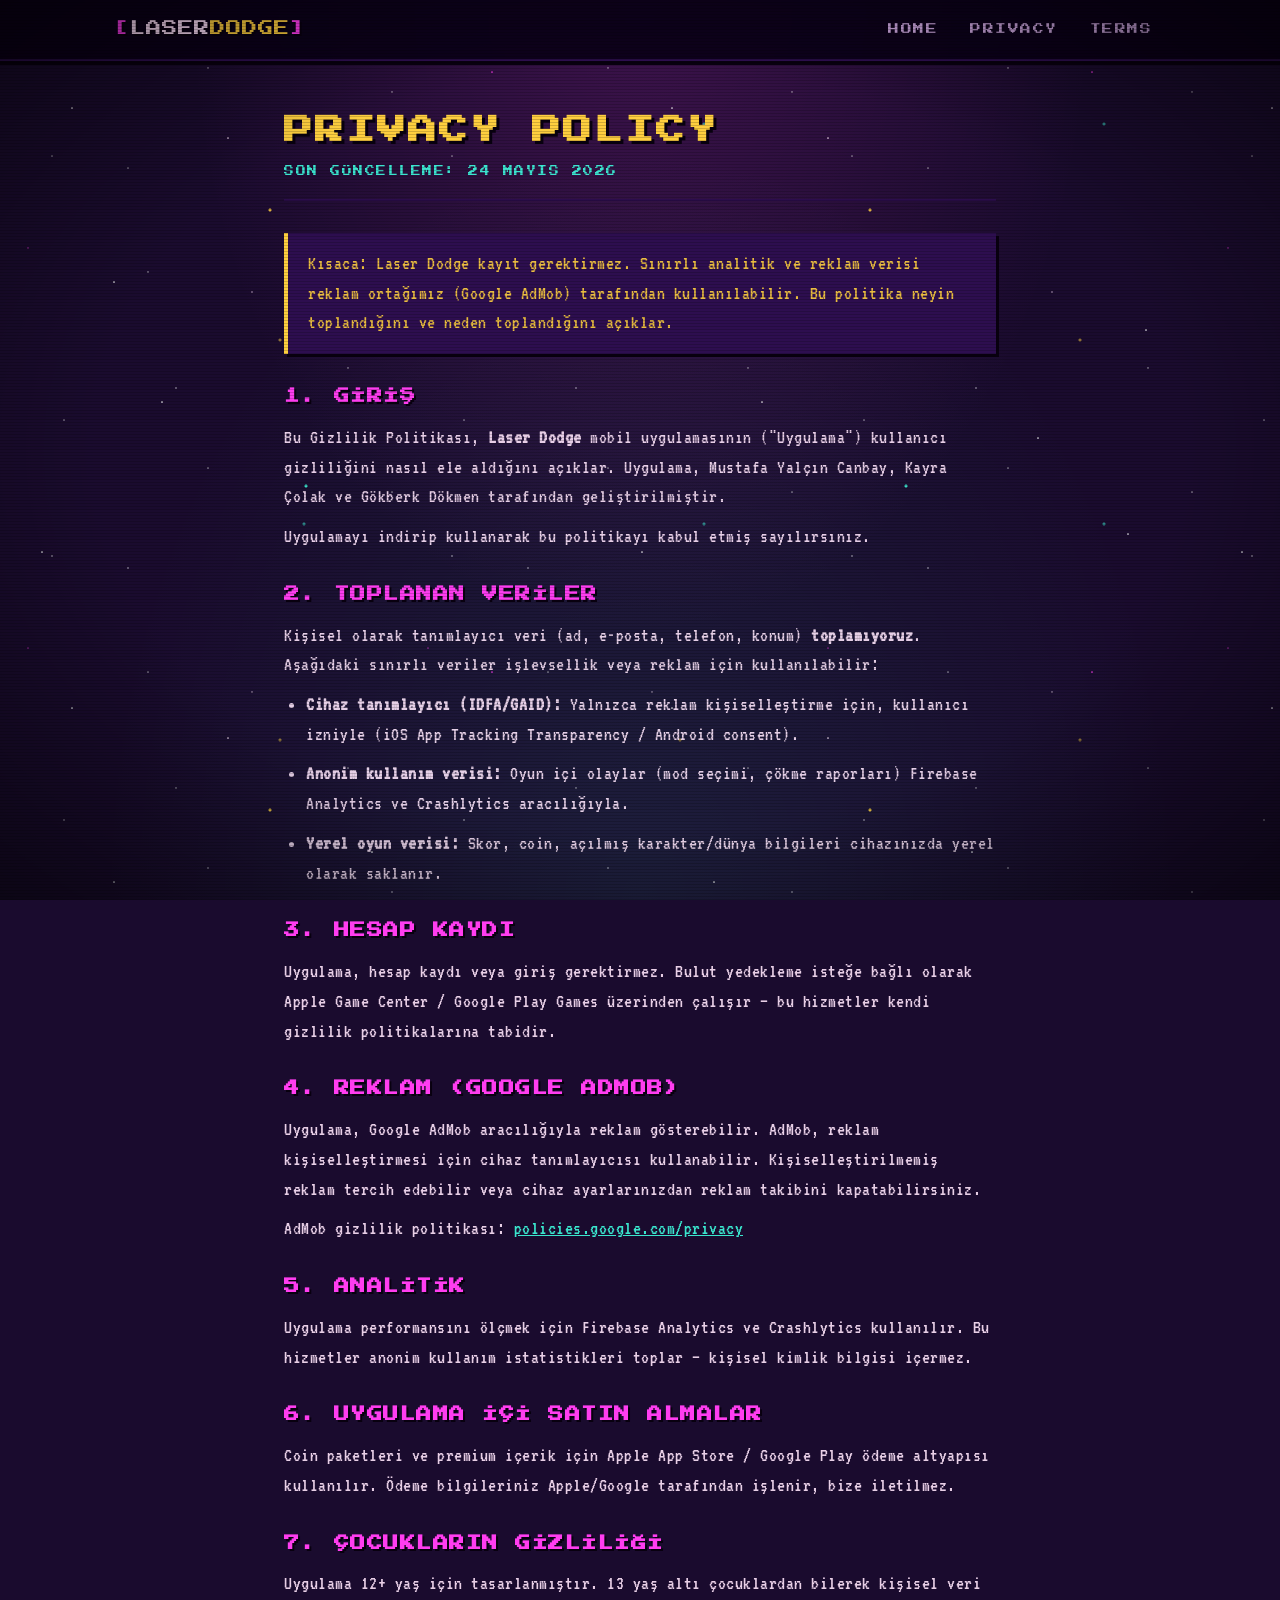
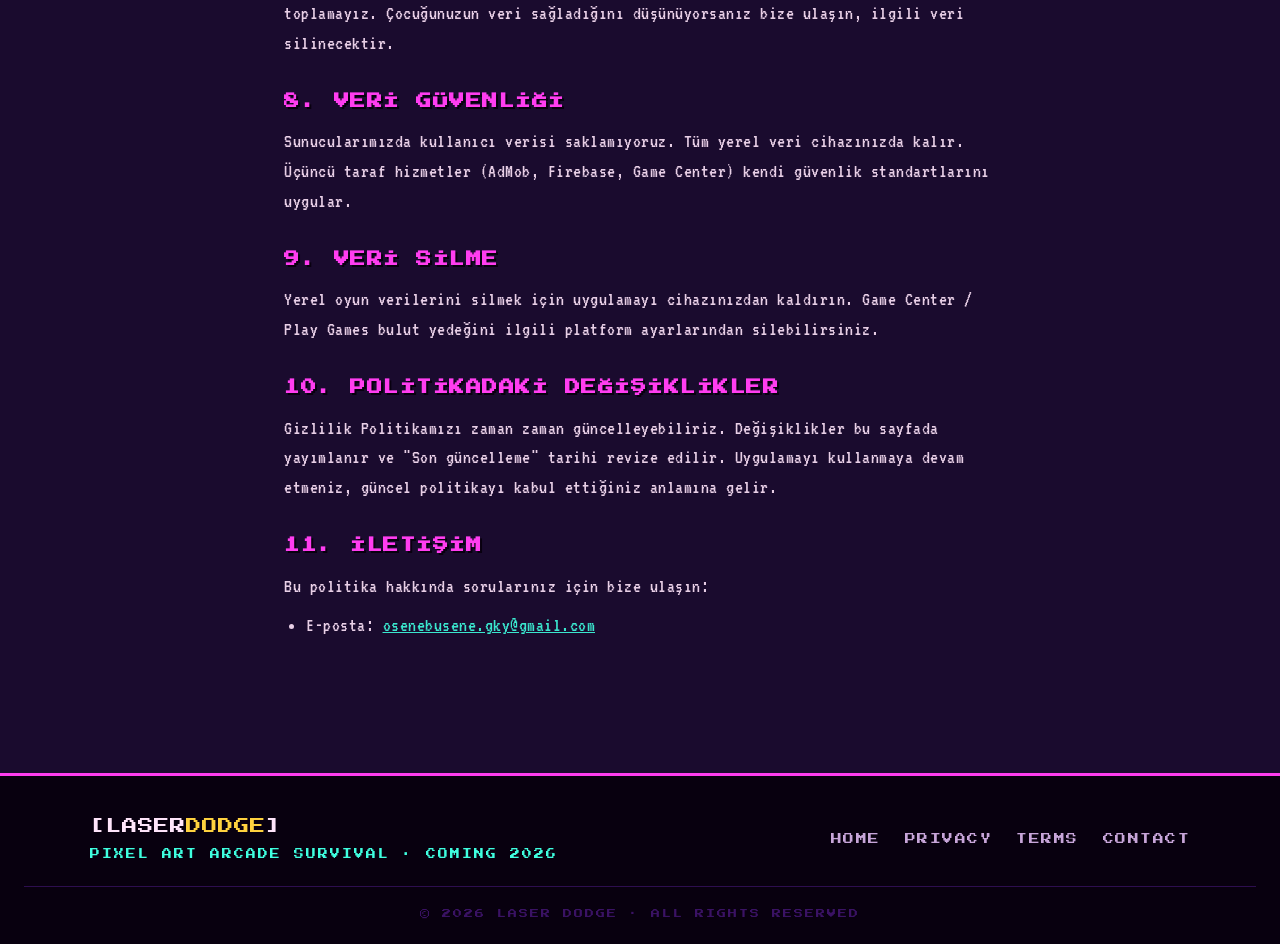
==== privacy-policy.html @ b2509f6f "Initial Laser Dodge landing site with pixel-art arcade theme Bubblegum palette, CRT scanlines, Press" ====
<!DOCTYPE html>
<html lang="tr">
<head>
  <meta charset="UTF-8" />
  <meta name="viewport" content="width=device-width, initial-scale=1.0" />
  <title>Privacy Policy — Laser Dodge</title>
  <meta name="description" content="Laser Dodge mobil uygulamasının gizlilik politikası." />
  <link rel="preconnect" href="https://fonts.googleapis.com">
  <link rel="preconnect" href="https://fonts.gstatic.com" crossorigin>
  <link href="https://fonts.googleapis.com/css2?family=Press+Start+2P&family=VT323&display=swap" rel="stylesheet">
  <link rel="stylesheet" href="style.css" />
</head>
<body>

<div class="stars-bg"></div>
<div class="crt-overlay"></div>

<header>
  <nav>
    <a class="logo" href="index.html">
      <span class="bracket">[</span>LASER<span class="logo-accent">DODGE</span><span class="bracket">]</span>
    </a>
    <ul class="nav-links">
      <li><a href="index.html">HOME</a></li>
      <li><a href="privacy-policy.html">PRIVACY</a></li>
      <li><a href="terms-of-service.html">TERMS</a></li>
    </ul>
  </nav>
</header>

<main class="legal">
  <h1>PRIVACY POLICY</h1>
  <p class="last-updated">SON GÜNCELLEME: 24 MAYIS 2026</p>

  <div class="highlight-box">
    <p>Kısaca: Laser Dodge kayıt gerektirmez. Sınırlı analitik ve reklam verisi reklam ortağımız (Google AdMob) tarafından kullanılabilir. Bu politika neyin toplandığını ve neden toplandığını açıklar.</p>
  </div>

  <h2>1. GİRİŞ</h2>
  <p>
    Bu Gizlilik Politikası, <strong>Laser Dodge</strong> mobil uygulamasının ("Uygulama") kullanıcı gizliliğini nasıl ele aldığını açıklar. Uygulama, Mustafa Yalçın Canbay, Kayra Çolak ve Gökberk Dökmen tarafından geliştirilmiştir.
  </p>
  <p>
    Uygulamayı indirip kullanarak bu politikayı kabul etmiş sayılırsınız.
  </p>

  <h2>2. TOPLANAN VERİLER</h2>
  <p>
    Kişisel olarak tanımlayıcı veri (ad, e-posta, telefon, konum) <strong>toplamıyoruz</strong>. Aşağıdaki sınırlı veriler işlevsellik veya reklam için kullanılabilir:
  </p>
  <ul>
    <li><strong>Cihaz tanımlayıcı (IDFA/GAID):</strong> Yalnızca reklam kişiselleştirme için, kullanıcı izniyle (iOS App Tracking Transparency / Android consent).</li>
    <li><strong>Anonim kullanım verisi:</strong> Oyun içi olaylar (mod seçimi, çökme raporları) Firebase Analytics ve Crashlytics aracılığıyla.</li>
    <li><strong>Yerel oyun verisi:</strong> Skor, coin, açılmış karakter/dünya bilgileri cihazınızda yerel olarak saklanır.</li>
  </ul>

  <h2>3. HESAP KAYDI</h2>
  <p>
    Uygulama, hesap kaydı veya giriş gerektirmez. Bulut yedekleme isteğe bağlı olarak Apple Game Center / Google Play Games üzerinden çalışır — bu hizmetler kendi gizlilik politikalarına tabidir.
  </p>

  <h2>4. REKLAM (GOOGLE ADMOB)</h2>
  <p>
    Uygulama, Google AdMob aracılığıyla reklam gösterebilir. AdMob, reklam kişiselleştirmesi için cihaz tanımlayıcısı kullanabilir. Kişiselleştirilmemiş reklam tercih edebilir veya cihaz ayarlarınızdan reklam takibini kapatabilirsiniz.
  </p>
  <p>
    AdMob gizlilik politikası: <a href="https://policies.google.com/privacy" target="_blank" rel="noopener noreferrer">policies.google.com/privacy</a>
  </p>

  <h2>5. ANALİTİK</h2>
  <p>
    Uygulama performansını ölçmek için Firebase Analytics ve Crashlytics kullanılır. Bu hizmetler anonim kullanım istatistikleri toplar — kişisel kimlik bilgisi içermez.
  </p>

  <h2>6. UYGULAMA İÇİ SATIN ALMALAR</h2>
  <p>
    Coin paketleri ve premium içerik için Apple App Store / Google Play ödeme altyapısı kullanılır. Ödeme bilgileriniz Apple/Google tarafından işlenir, bize iletilmez.
  </p>

  <h2>7. ÇOCUKLARIN GİZLİLİĞİ</h2>
  <p>
    Uygulama 12+ yaş için tasarlanmıştır. 13 yaş altı çocuklardan bilerek kişisel veri toplamayız. Çocuğunuzun veri sağladığını düşünüyorsanız bize ulaşın, ilgili veri silinecektir.
  </p>

  <h2>8. VERİ GÜVENLİĞİ</h2>
  <p>
    Sunucularımızda kullanıcı verisi saklamıyoruz. Tüm yerel veri cihazınızda kalır. Üçüncü taraf hizmetler (AdMob, Firebase, Game Center) kendi güvenlik standartlarını uygular.
  </p>

  <h2>9. VERİ SİLME</h2>
  <p>
    Yerel oyun verilerini silmek için uygulamayı cihazınızdan kaldırın. Game Center / Play Games bulut yedeğini ilgili platform ayarlarından silebilirsiniz.
  </p>

  <h2>10. POLİTİKADAKİ DEĞİŞİKLİKLER</h2>
  <p>
    Gizlilik Politikamızı zaman zaman güncelleyebiliriz. Değişiklikler bu sayfada yayımlanır ve "Son güncelleme" tarihi revize edilir. Uygulamayı kullanmaya devam etmeniz, güncel politikayı kabul ettiğiniz anlamına gelir.
  </p>

  <h2>11. İLETİŞİM</h2>
  <p>
    Bu politika hakkında sorularınız için bize ulaşın:
  </p>
  <ul>
    <li>E-posta: <a href="mailto:osenebusene.gky@gmail.com">osenebusene.gky@gmail.com</a></li>
  </ul>
</main>

<footer>
  <div class="footer-grid">
    <div class="footer-brand">
      <div class="footer-logo">[LASER<span>DODGE</span>]</div>
      <p>PIXEL ART ARCADE SURVIVAL · COMING 2026</p>
    </div>
    <div class="footer-links">
      <a href="index.html">HOME</a>
      <a href="privacy-policy.html">PRIVACY</a>
      <a href="terms-of-service.html">TERMS</a>
      <a href="mailto:osenebusene.gky@gmail.com">CONTACT</a>
    </div>
  </div>
  <div class="footer-bottom">© 2026 LASER DODGE · ALL RIGHTS RESERVED</div>
</footer>

</body>
</html>
---- style.css ----
/* ==========================================================================
   LASER DODGE — Landing Page Stylesheet
   Pixel-art arcade theme · Bubblegum palette
   ========================================================================== */

* {
  margin: 0;
  padding: 0;
  box-sizing: border-box;
}

:root {
  /* Bubblegum palette (Cosmos theme) */
  --bg: #1a0b2e;
  --bg2: #2d0e4f;
  --bg3: #3a1264;
  --ink: #ffe5fb;
  --ink-muted: #c7a5d9;
  --accent: #ff3df0;   /* hot pink */
  --accent2: #3fffe0;  /* cyan */
  --warn: #ffd23f;     /* yellow */
  --danger: #ff4d6d;   /* red */
  --shadow: #08000f;
  --shadow2: #150420;

  /* Fonts */
  --font-pixel: 'Press Start 2P', monospace;
  --font-mono: 'VT323', monospace;
}

html, body {
  background: var(--bg);
  color: var(--ink);
  font-family: var(--font-mono);
  font-size: 18px;
  line-height: 1.5;
  overflow-x: hidden;
  -webkit-font-smoothing: antialiased;
}

img, svg {
  image-rendering: pixelated;
  image-rendering: -moz-crisp-edges;
  shape-rendering: crispEdges;
}

a { color: inherit; text-decoration: none; }

/* ==========================================================================
   BACKGROUNDS & OVERLAYS
   ========================================================================== */

.stars-bg {
  position: fixed;
  inset: 0;
  z-index: 0;
  pointer-events: none;
  background:
    radial-gradient(ellipse at top, rgba(255, 61, 240, 0.15) 0%, transparent 50%),
    radial-gradient(ellipse at bottom, rgba(63, 255, 224, 0.08) 0%, transparent 60%),
    var(--bg);
}

.stars-bg::before,
.stars-bg::after {
  content: '';
  position: absolute;
  inset: 0;
  background-image:
    radial-gradient(1px 1px at 12% 18%, #fff 50%, transparent 100%),
    radial-gradient(1px 1px at 27% 67%, #fff 50%, transparent 100%),
    radial-gradient(1px 1px at 38% 23%, #ffe5fb 50%, transparent 100%),
    radial-gradient(2px 2px at 51% 81%, #3fffe0 50%, transparent 100%),
    radial-gradient(1px 1px at 62% 42%, #fff 50%, transparent 100%),
    radial-gradient(1px 1px at 73% 73%, #fff 50%, transparent 100%),
    radial-gradient(1px 1px at 82% 12%, #ff3df0 50%, transparent 100%),
    radial-gradient(1px 1px at 91% 55%, #fff 50%, transparent 100%),
    radial-gradient(1px 1px at 7% 92%, #fff 50%, transparent 100%),
    radial-gradient(2px 2px at 45% 35%, #ffd23f 50%, transparent 100%),
    radial-gradient(1px 1px at 19% 47%, #fff 50%, transparent 100%),
    radial-gradient(1px 1px at 88% 89%, #fff 50%, transparent 100%);
  background-size: 600px 600px;
  background-repeat: repeat;
  opacity: 0.85;
}

.stars-bg::after {
  background-size: 400px 400px;
  background-position: 100px 200px;
  opacity: 0.5;
  animation: stars-drift 60s linear infinite;
}

@keyframes stars-drift {
  from { background-position: 0 0; }
  to { background-position: 400px 400px; }
}

.crt-overlay {
  position: fixed;
  inset: 0;
  z-index: 999;
  pointer-events: none;
  background:
    repeating-linear-gradient(
      to bottom,
      transparent 0,
      transparent 2px,
      rgba(0, 0, 0, 0.18) 2px,
      rgba(0, 0, 0, 0.18) 3px
    ),
    radial-gradient(ellipse at center, transparent 60%, rgba(0, 0, 0, 0.55) 100%);
  mix-blend-mode: multiply;
}

.crt-overlay::after {
  content: '';
  position: absolute;
  inset: 0;
  background: linear-gradient(
    rgba(255, 61, 240, 0.02),
    rgba(63, 255, 224, 0.02)
  );
  mix-blend-mode: screen;
  animation: crt-flicker 4s steps(2) infinite;
}

@keyframes crt-flicker {
  0%, 100% { opacity: 1; }
  50% { opacity: 0.92; }
}

/* ==========================================================================
   HEADER / NAV
   ========================================================================== */

header {
  position: sticky;
  top: 0;
  z-index: 100;
  background: rgba(10, 1, 24, 0.92);
  backdrop-filter: blur(8px);
  -webkit-backdrop-filter: blur(8px);
  border-bottom: 2px solid var(--bg2);
  box-shadow: 0 4px 0 var(--shadow);
}

nav {
  max-width: 1100px;
  margin: 0 auto;
  padding: 16px 24px;
  display: flex;
  align-items: center;
  justify-content: space-between;
  gap: 24px;
}

.logo {
  font-family: var(--font-pixel);
  font-size: 0.85rem;
  color: var(--ink);
  letter-spacing: 1px;
  white-space: nowrap;
  text-shadow: 2px 2px 0 var(--shadow);
}

.logo .bracket {
  color: var(--accent);
}

.logo .logo-accent {
  color: var(--warn);
}

.nav-links {
  display: flex;
  list-style: none;
  gap: 4px;
}

.nav-links a {
  font-family: var(--font-pixel);
  font-size: 0.6rem;
  color: var(--ink-muted);
  letter-spacing: 1.5px;
  padding: 10px 12px;
  transition: color 0.15s, background 0.15s;
  border: 2px solid transparent;
}

.nav-links a:hover {
  color: var(--warn);
  background: var(--bg2);
  border-color: var(--accent);
}

/* ==========================================================================
   HERO
   ========================================================================== */

.hero {
  position: relative;
  z-index: 2;
  text-align: center;
  padding: 80px 24px 100px;
  max-width: 900px;
  margin: 0 auto;
}

.eyebrow {
  font-family: var(--font-pixel);
  font-size: 0.62rem;
  color: var(--accent2);
  letter-spacing: 2.5px;
  margin-bottom: 28px;
  text-shadow: 2px 2px 0 var(--shadow);
  animation: pulse 2.5s ease-in-out infinite;
}

@keyframes pulse {
  0%, 100% { opacity: 1; }
  50% { opacity: 0.7; }
}

.hero-title {
  font-family: var(--font-pixel);
  font-size: clamp(2.2rem, 8vw, 4.5rem);
  line-height: 1;
  letter-spacing: 2px;
  margin-bottom: 32px;
  display: flex;
  flex-direction: column;
  gap: 12px;
  align-items: center;
}

.title-line {
  display: inline-block;
  text-shadow:
    3px 3px 0 var(--shadow),
    6px 6px 0 var(--bg2),
    9px 9px 0 var(--shadow);
}

.title-line.accent {
  color: var(--accent);
  filter: drop-shadow(0 0 16px rgba(255, 61, 240, 0.5));
}

.title-line.warn {
  color: var(--warn);
  filter: drop-shadow(0 0 16px rgba(255, 210, 63, 0.5));
}

.hero-tagline {
  font-family: var(--font-mono);
  font-size: 1.15rem;
  color: var(--ink);
  letter-spacing: 1.5px;
  text-transform: uppercase;
  margin-bottom: 48px;
  opacity: 0.9;
}

/* Creature stage */
.creature-stage {
  position: relative;
  display: flex;
  flex-direction: column;
  align-items: center;
  margin: 0 auto 56px;
  width: 140px;
  height: 160px;
}

.creature-glow {
  position: absolute;
  top: 50%;
  left: 50%;
  transform: translate(-50%, -50%);
  width: 180px;
  height: 180px;
  background: radial-gradient(circle, var(--accent) 0%, transparent 60%);
  opacity: 0.35;
  filter: blur(8px);
  animation: glow-pulse 2.4s ease-in-out infinite;
}

@keyframes glow-pulse {
  0%, 100% { opacity: 0.25; transform: translate(-50%, -50%) scale(1); }
  50% { opacity: 0.5; transform: translate(-50%, -50%) scale(1.15); }
}

.creature {
  position: relative;
  width: 130px;
  height: 130px;
  z-index: 2;
  animation: bob 1.4s ease-in-out infinite;
  filter: drop-shadow(4px 4px 0 var(--shadow));
}

@keyframes bob {
  0%, 100% { transform: translateY(0); }
  50% { transform: translateY(-8px); }
}

.creature-shadow {
  position: absolute;
  bottom: 4px;
  left: 50%;
  transform: translateX(-50%);
  width: 90px;
  height: 8px;
  background: var(--shadow);
  border-radius: 50%;
  opacity: 0.5;
  filter: blur(3px);
  animation: shadow-pulse 1.4s ease-in-out infinite;
}

@keyframes shadow-pulse {
  0%, 100% { width: 90px; opacity: 0.5; }
  50% { width: 75px; opacity: 0.7; }
}

/* Store buttons */
.store-buttons {
  display: flex;
  gap: 18px;
  justify-content: center;
  flex-wrap: wrap;
  margin-bottom: 36px;
}

.pixel-btn {
  display: inline-flex;
  align-items: center;
  gap: 12px;
  font-family: var(--font-pixel);
  font-size: 0.7rem;
  letter-spacing: 1px;
  background: var(--bg2);
  color: var(--ink);
  padding: 16px 22px;
  cursor: not-allowed;
  border: none;
  box-shadow:
    inset 0 0 0 3px var(--bg3),
    0 0 0 3px var(--bg2),
    0 0 0 6px var(--shadow),
    0 6px 0 6px var(--shadow);
  text-decoration: none;
  position: relative;
  transition: transform 0.1s;
}

.pixel-btn svg {
  width: 22px;
  height: 22px;
  flex-shrink: 0;
  color: var(--accent2);
}

.btn-text {
  display: flex;
  flex-direction: column;
  align-items: flex-start;
  gap: 4px;
}

.btn-text small {
  font-size: 0.55rem;
  color: var(--warn);
  letter-spacing: 1.5px;
}

.pixel-btn.soon {
  opacity: 0.85;
}

.pixel-btn.soon::after {
  content: '';
  position: absolute;
  top: -8px;
  right: -8px;
  width: 14px;
  height: 14px;
  background: var(--danger);
  box-shadow: 0 0 0 2px var(--shadow);
  animation: ping 1.6s ease-in-out infinite;
}

@keyframes ping {
  0%, 100% { transform: scale(1); opacity: 1; }
  50% { transform: scale(1.3); opacity: 0.6; }
}

/* Hero chips */
.hero-chips {
  display: flex;
  gap: 12px;
  justify-content: center;
  flex-wrap: wrap;
}

.chip {
  font-family: var(--font-pixel);
  font-size: 0.6rem;
  letter-spacing: 1.5px;
  padding: 10px 14px;
  color: var(--shadow);
  box-shadow: 3px 3px 0 var(--shadow);
}

.chip-warn { background: var(--warn); }
.chip-cyan { background: var(--accent2); }
.chip-pink { background: var(--accent); color: var(--ink); }

/* ==========================================================================
   SECTION COMMON
   ========================================================================== */

section {
  position: relative;
  z-index: 2;
  padding: 80px 24px;
  max-width: 1100px;
  margin: 0 auto;
}

.section-eyebrow {
  font-family: var(--font-pixel);
  font-size: 0.62rem;
  color: var(--accent2);
  letter-spacing: 2.5px;
  text-align: center;
  margin-bottom: 20px;
  text-shadow: 2px 2px 0 var(--shadow);
}

.section-title {
  font-family: var(--font-pixel);
  font-size: clamp(1.4rem, 4vw, 2.2rem);
  text-align: center;
  letter-spacing: 1.5px;
  line-height: 1.3;
  margin-bottom: 48px;
  color: var(--ink);
  text-shadow: 3px 3px 0 var(--shadow);
}

.section-title .accent { color: var(--accent); }
.section-title .warn { color: var(--warn); }
.section-title .danger { color: var(--danger); }
.section-title .cyan { color: var(--accent2); }

.section-sub {
  text-align: center;
  font-family: var(--font-mono);
  font-size: 1.1rem;
  letter-spacing: 1px;
  text-transform: uppercase;
  color: var(--ink-muted);
  margin-top: -32px;
  margin-bottom: 48px;
}

/* ==========================================================================
   RULES SECTION
   ========================================================================== */

.rules-grid {
  display: grid;
  grid-template-columns: repeat(auto-fit, minmax(260px, 1fr));
  gap: 20px;
  margin-bottom: 40px;
}

.rule-card {
  background: var(--bg2);
  padding: 28px 24px;
  position: relative;
  box-shadow:
    inset 0 0 0 2px var(--bg3),
    4px 4px 0 var(--shadow);
  border: 2px solid var(--accent);
}

.rule-num {
  font-family: var(--font-pixel);
  font-size: 0.8rem;
  color: var(--accent);
  letter-spacing: 2px;
  margin-bottom: 16px;
}

.rule-art {
  width: 100%;
  height: 80px;
  background: var(--shadow);
  margin-bottom: 16px;
  padding: 8px;
  display: flex;
  align-items: center;
  justify-content: center;
  border: 2px solid var(--bg3);
}

.rule-art svg {
  width: 100%;
  height: 100%;
}

.rule-card h3 {
  font-family: var(--font-pixel);
  font-size: 1rem;
  letter-spacing: 1.5px;
  color: var(--warn);
  margin-bottom: 10px;
  text-shadow: 2px 2px 0 var(--shadow);
}

.rule-card p {
  font-family: var(--font-mono);
  font-size: 1.05rem;
  letter-spacing: 0.5px;
  color: var(--ink);
  opacity: 0.9;
}

.pro-tip {
  display: flex;
  align-items: center;
  gap: 12px;
  justify-content: center;
  flex-wrap: wrap;
  background: var(--warn);
  color: var(--shadow);
  padding: 16px 24px;
  box-shadow: 4px 4px 0 var(--shadow);
  margin: 0 auto;
  max-width: 600px;
}

.tip-label {
  font-family: var(--font-pixel);
  font-size: 0.65rem;
  letter-spacing: 1.5px;
}

.tip-text {
  font-family: var(--font-pixel);
  font-size: 0.6rem;
  letter-spacing: 1.5px;
}

/* ==========================================================================
   MODES SECTION
   ========================================================================== */

.modes-grid {
  display: grid;
  grid-template-columns: repeat(auto-fit, minmax(280px, 1fr));
  gap: 20px;
}

.mode-card {
  background: var(--bg2);
  padding: 32px 24px;
  text-align: center;
  position: relative;
  box-shadow:
    inset 0 0 0 2px var(--bg3),
    6px 6px 0 var(--shadow);
  transition: transform 0.15s;
}

.mode-card:hover {
  transform: translate(-2px, -2px);
  box-shadow:
    inset 0 0 0 2px var(--bg3),
    8px 8px 0 var(--shadow);
}

.mode-endless { border: 3px solid var(--accent); }
.mode-time { border: 3px solid var(--accent2); }
.mode-hardcore { border: 3px solid var(--danger); }

.mode-icon {
  font-size: 3rem;
  line-height: 1;
  margin-bottom: 12px;
  filter: drop-shadow(3px 3px 0 var(--shadow));
}

.mode-endless .mode-icon { color: var(--accent); }
.mode-time .mode-icon { color: var(--accent2); }
.mode-hardcore .mode-icon { color: var(--danger); }

.mode-name {
  font-family: var(--font-pixel);
  font-size: 1.05rem;
  letter-spacing: 2px;
  color: var(--ink);
  margin-bottom: 6px;
  text-shadow: 2px 2px 0 var(--shadow);
}

.mode-sub {
  font-family: var(--font-pixel);
  font-size: 0.55rem;
  letter-spacing: 2.5px;
  color: var(--ink-muted);
  margin-bottom: 16px;
}

.mode-rule {
  font-family: var(--font-mono);
  font-size: 1.05rem;
  letter-spacing: 0.5px;
  color: var(--ink);
  opacity: 0.85;
  margin-bottom: 20px;
  min-height: 56px;
}

.mode-meta {
  display: flex;
  gap: 8px;
  justify-content: center;
  flex-wrap: wrap;
}

.meta-chip {
  font-family: var(--font-pixel);
  font-size: 0.55rem;
  letter-spacing: 1.5px;
  background: var(--bg);
  color: var(--warn);
  padding: 6px 10px;
  box-shadow: 2px 2px 0 var(--shadow);
}

.danger-chip {
  background: var(--danger);
  color: var(--ink);
}

/* ==========================================================================
   WORLDS SECTION
   ========================================================================== */

.worlds-grid {
  display: grid;
  grid-template-columns: repeat(auto-fit, minmax(180px, 1fr));
  gap: 16px;
}

.world-tile {
  background: var(--w-bg);
  padding: 22px 18px;
  text-align: center;
  border: 2px solid var(--w-a, var(--accent));
  box-shadow: 4px 4px 0 var(--shadow);
  position: relative;
  overflow: hidden;
  cursor: pointer;
  transition: transform 0.15s;
  --w-ink: var(--ink);
}

.world-tile:hover {
  transform: translate(-2px, -2px);
  box-shadow: 6px 6px 0 var(--shadow);
}

.world-tile::before {
  content: '';
  position: absolute;
  inset: 0;
  background:
    radial-gradient(circle at top right, var(--w-a) 0%, transparent 50%);
  opacity: 0.18;
  pointer-events: none;
}

.world-icon {
  font-size: 2rem;
  line-height: 1;
  margin-bottom: 12px;
  color: var(--w-a);
  filter: drop-shadow(2px 2px 0 var(--shadow));
  position: relative;
}

.world-name {
  font-family: var(--font-pixel);
  font-size: 0.7rem;
  letter-spacing: 1.5px;
  color: var(--w-ink);
  margin-bottom: 4px;
  position: relative;
  text-shadow: 2px 2px 0 var(--shadow);
}

.world-sub {
  font-family: var(--font-pixel);
  font-size: 0.5rem;
  letter-spacing: 2px;
  color: var(--w-a2, var(--accent2));
  margin-bottom: 14px;
  position: relative;
}

.world-swatch {
  display: flex;
  gap: 4px;
  justify-content: center;
  position: relative;
}

.world-swatch span {
  width: 12px;
  height: 12px;
  display: inline-block;
  box-shadow: 1px 1px 0 var(--shadow);
}

/* ==========================================================================
   CREATURES SECTION
   ========================================================================== */

.creatures-row {
  display: grid;
  grid-template-columns: repeat(auto-fit, minmax(200px, 1fr));
  gap: 20px;
}

.creature-card {
  background: var(--bg2);
  padding: 24px 20px;
  text-align: center;
  position: relative;
  box-shadow:
    inset 0 0 0 2px var(--bg3),
    4px 4px 0 var(--shadow);
}

.rarity-tag {
  position: absolute;
  top: -8px;
  left: 50%;
  transform: translateX(-50%);
  font-family: var(--font-pixel);
  font-size: 0.5rem;
  letter-spacing: 2px;
  padding: 4px 10px;
  box-shadow: 2px 2px 0 var(--shadow);
  color: var(--shadow);
  white-space: nowrap;
}

.rarity-common .rarity-tag { background: var(--ink); }
.rarity-common { border: 2px solid var(--ink-muted); }

.rarity-rare .rarity-tag { background: var(--accent2); }
.rarity-rare { border: 2px solid var(--accent2); box-shadow: inset 0 0 0 2px var(--bg3), 4px 4px 0 var(--shadow), 0 0 20px rgba(63, 255, 224, 0.25); }

.rarity-epic .rarity-tag { background: var(--accent); color: var(--ink); }
.rarity-epic { border: 2px solid var(--accent); box-shadow: inset 0 0 0 2px var(--bg3), 4px 4px 0 var(--shadow), 0 0 24px rgba(255, 61, 240, 0.3); }

.rarity-legendary .rarity-tag { background: var(--warn); }
.rarity-legendary { border: 2px solid var(--warn); box-shadow: inset 0 0 0 2px var(--bg3), 4px 4px 0 var(--shadow), 0 0 28px rgba(255, 210, 63, 0.35); }

.creature-art {
  width: 110px;
  height: 110px;
  margin: 12px auto 18px;
  background: var(--bg);
  padding: 10px;
  border: 2px solid var(--bg3);
  box-shadow: inset 0 0 0 1px var(--shadow);
}

.creature-art svg {
  width: 100%;
  height: 100%;
  filter: drop-shadow(2px 2px 0 var(--shadow));
}

.creature-name {
  font-family: var(--font-pixel);
  font-size: 0.85rem;
  letter-spacing: 1.5px;
  color: var(--ink);
  margin-bottom: 8px;
  text-shadow: 2px 2px 0 var(--shadow);
}

.creature-cost {
  font-family: var(--font-pixel);
  font-size: 0.6rem;
  letter-spacing: 1.5px;
  color: var(--warn);
}

/* ==========================================================================
   TEAM SECTION
   ========================================================================== */

.team-grid {
  display: flex;
  gap: 20px;
  justify-content: center;
  flex-wrap: wrap;
}

.team-card {
  background: var(--bg2);
  padding: 28px 32px;
  min-width: 240px;
  text-align: center;
  border: 2px solid var(--bg3);
  box-shadow: 4px 4px 0 var(--shadow);
}

.team-avatar {
  width: 64px;
  height: 64px;
  background: var(--accent);
  color: var(--shadow);
  margin: 0 auto 16px;
  display: flex;
  align-items: center;
  justify-content: center;
  font-family: var(--font-pixel);
  font-size: 1rem;
  letter-spacing: 1px;
  box-shadow:
    inset 0 0 0 2px var(--warn),
    4px 4px 0 var(--shadow);
}

.team-card h4 {
  font-family: var(--font-pixel);
  font-size: 0.65rem;
  letter-spacing: 1.5px;
  color: var(--warn);
  margin-bottom: 8px;
  text-shadow: 2px 2px 0 var(--shadow);
}

.team-card span {
  font-family: var(--font-pixel);
  font-size: 0.55rem;
  letter-spacing: 2px;
  color: var(--accent2);
}

/* ==========================================================================
   CONTACT
   ========================================================================== */

.contact {
  text-align: center;
}

.contact p {
  font-family: var(--font-mono);
  font-size: 1.15rem;
  letter-spacing: 1px;
  text-transform: uppercase;
  color: var(--ink-muted);
  margin-bottom: 28px;
}

.contact-email {
  display: inline-block;
  font-family: var(--font-pixel);
  font-size: 0.85rem;
  letter-spacing: 2px;
  color: var(--warn);
  padding: 16px 24px;
  background: var(--bg2);
  border: 2px solid var(--warn);
  box-shadow: 4px 4px 0 var(--shadow);
  text-shadow: 2px 2px 0 var(--shadow);
  transition: transform 0.15s, color 0.15s;
}

.contact-email:hover {
  transform: translate(-2px, -2px);
  color: var(--accent);
  box-shadow: 6px 6px 0 var(--shadow);
}

/* ==========================================================================
   FOOTER
   ========================================================================== */

footer {
  position: relative;
  z-index: 2;
  background: var(--shadow);
  border-top: 3px solid var(--accent);
  padding: 40px 24px 24px;
  margin-top: 40px;
}

.footer-grid {
  max-width: 1100px;
  margin: 0 auto 24px;
  display: flex;
  justify-content: space-between;
  align-items: center;
  gap: 24px;
  flex-wrap: wrap;
}

.footer-logo {
  font-family: var(--font-pixel);
  font-size: 0.85rem;
  color: var(--ink);
  letter-spacing: 1px;
  margin-bottom: 8px;
}

.footer-logo span { color: var(--warn); }

.footer-brand p {
  font-family: var(--font-pixel);
  font-size: 0.55rem;
  letter-spacing: 2px;
  color: var(--accent2);
}

.footer-links {
  display: flex;
  gap: 24px;
  flex-wrap: wrap;
}

.footer-links a {
  font-family: var(--font-pixel);
  font-size: 0.6rem;
  color: var(--ink-muted);
  letter-spacing: 1.5px;
  transition: color 0.15s;
}

.footer-links a:hover {
  color: var(--accent);
}

.footer-bottom {
  text-align: center;
  font-family: var(--font-pixel);
  font-size: 0.5rem;
  color: var(--bg3);
  letter-spacing: 2px;
  padding-top: 20px;
  border-top: 1px solid var(--bg2);
}

/* ==========================================================================
   LEGAL PAGES
   ========================================================================== */

.legal {
  position: relative;
  z-index: 2;
  max-width: 760px;
  margin: 0 auto;
  padding: 48px 24px 80px;
}

.legal h1 {
  font-family: var(--font-pixel);
  font-size: 1.6rem;
  letter-spacing: 2px;
  color: var(--warn);
  margin-bottom: 12px;
  text-shadow: 3px 3px 0 var(--shadow);
}

.legal .last-updated {
  font-family: var(--font-pixel);
  font-size: 0.55rem;
  color: var(--accent2);
  letter-spacing: 1.5px;
  margin-bottom: 32px;
  padding-bottom: 20px;
  border-bottom: 2px solid var(--bg2);
}

.legal h2 {
  font-family: var(--font-pixel);
  font-size: 0.85rem;
  letter-spacing: 1.5px;
  color: var(--accent);
  margin: 32px 0 14px;
  text-shadow: 2px 2px 0 var(--shadow);
}

.legal p, .legal li {
  font-family: var(--font-mono);
  font-size: 1.1rem;
  letter-spacing: 0.5px;
  color: var(--ink);
  opacity: 0.9;
  margin-bottom: 10px;
}

.legal ul, .legal ol {
  padding-left: 22px;
  margin-bottom: 12px;
}

.legal a {
  color: var(--accent2);
  text-decoration: underline;
}

.legal a:hover { color: var(--warn); }

.legal .highlight-box {
  background: var(--bg2);
  border-left: 4px solid var(--warn);
  padding: 16px 20px;
  margin: 20px 0;
  box-shadow: 3px 3px 0 var(--shadow);
}

.legal .highlight-box p {
  margin: 0;
  color: var(--warn);
  font-family: var(--font-mono);
  font-size: 1.1rem;
}

/* ==========================================================================
   RESPONSIVE
   ========================================================================== */

@media (max-width: 720px) {
  body { font-size: 16px; }

  nav { padding: 12px 16px; gap: 12px; }
  .nav-links { display: none; }
  .logo { font-size: 0.72rem; }

  .hero { padding: 48px 20px 64px; }
  .hero-tagline { font-size: 0.95rem; margin-bottom: 36px; }

  section { padding: 56px 20px; }
  .section-title { margin-bottom: 36px; }

  .pixel-btn { font-size: 0.62rem; padding: 14px 18px; }

  .footer-grid { flex-direction: column; text-align: center; }
  .footer-links { justify-content: center; }
}

@media (max-width: 480px) {
  .title-line { text-shadow: 2px 2px 0 var(--shadow), 4px 4px 0 var(--bg2); }
  .creature-stage { width: 110px; height: 130px; }
  .creature { width: 100px; height: 100px; }
  .store-buttons { gap: 12px; }
  .hero-chips { gap: 8px; }
  .chip { font-size: 0.5rem; padding: 8px 10px; }
}
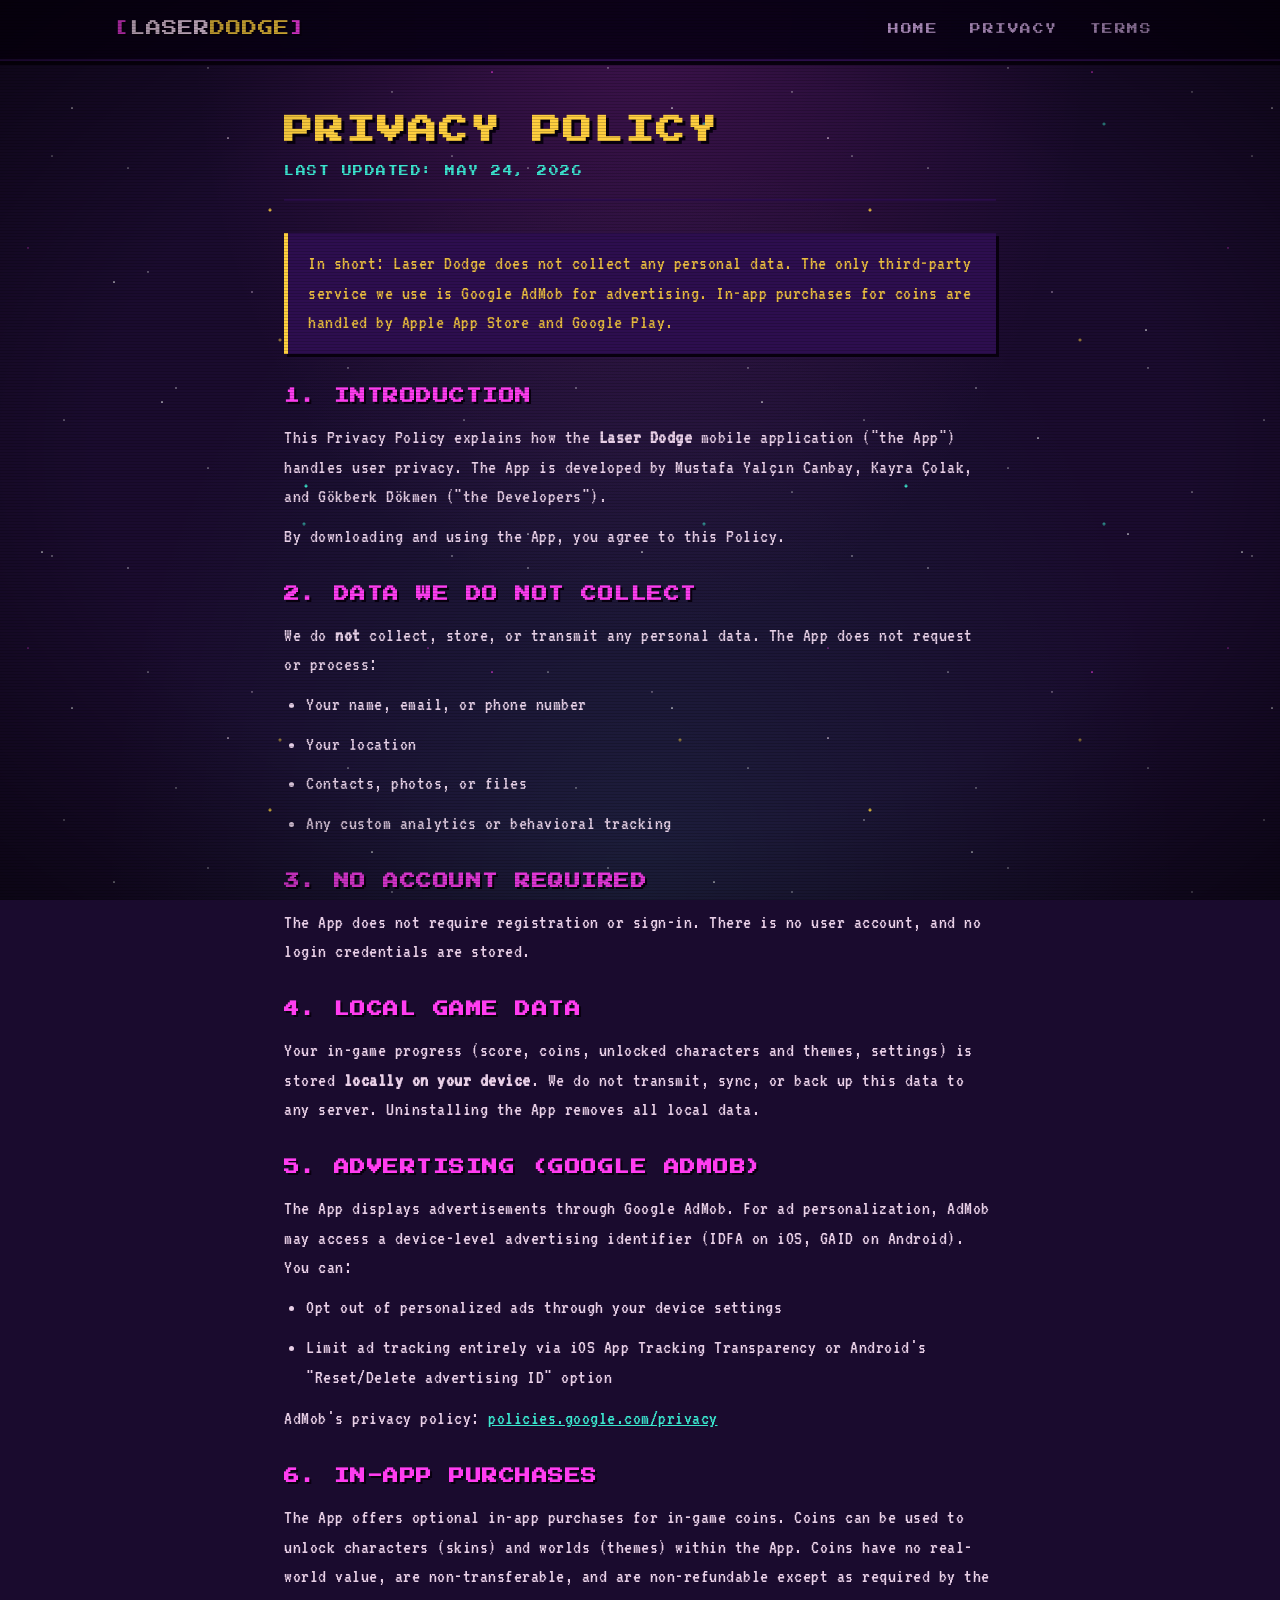
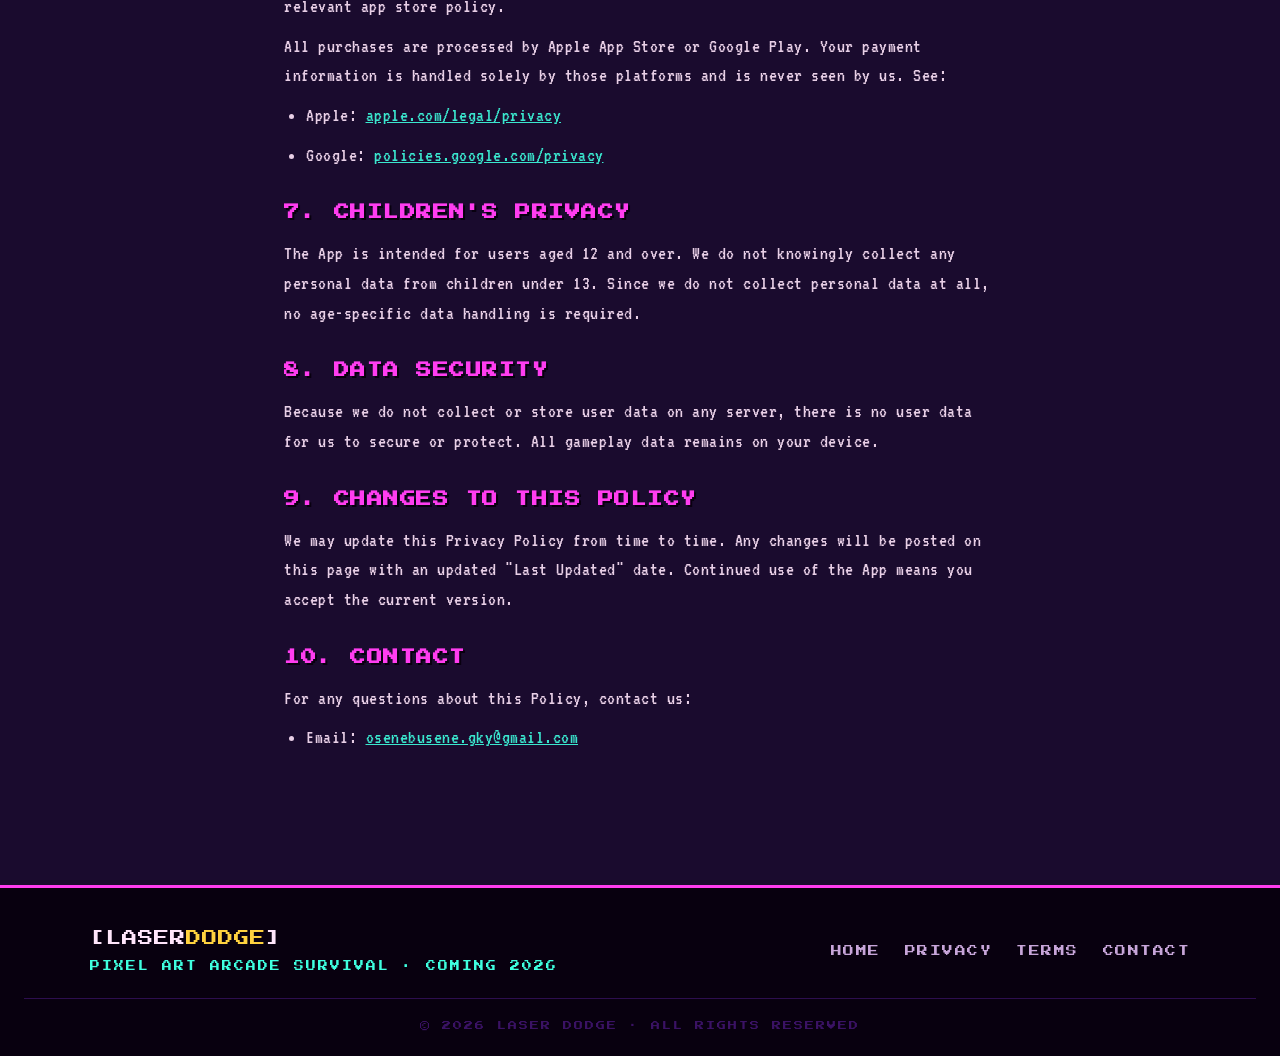
==== commit 2554eef7: "Switch site to English, remove fixed counts, simplify legal pages - All copy translated to English -" ====
--- a/privacy-policy.html
+++ b/privacy-policy.html
@@ -1,10 +1,10 @@
 <!DOCTYPE html>
-<html lang="tr">
+<html lang="en">
 <head>
   <meta charset="UTF-8" />
   <meta name="viewport" content="width=device-width, initial-scale=1.0" />
   <title>Privacy Policy — Laser Dodge</title>
-  <meta name="description" content="Laser Dodge mobil uygulamasının gizlilik politikası." />
+  <meta name="description" content="Privacy policy for the Laser Dodge mobile game." />
   <link rel="preconnect" href="https://fonts.googleapis.com">
   <link rel="preconnect" href="https://fonts.gstatic.com" crossorigin>
   <link href="https://fonts.googleapis.com/css2?family=Press+Start+2P&family=VT323&display=swap" rel="stylesheet">
@@ -30,79 +30,86 @@
 
 <main class="legal">
   <h1>PRIVACY POLICY</h1>
-  <p class="last-updated">SON GÜNCELLEME: 24 MAYIS 2026</p>
+  <p class="last-updated">LAST UPDATED: MAY 24, 2026</p>
 
   <div class="highlight-box">
-    <p>Kısaca: Laser Dodge kayıt gerektirmez. Sınırlı analitik ve reklam verisi reklam ortağımız (Google AdMob) tarafından kullanılabilir. Bu politika neyin toplandığını ve neden toplandığını açıklar.</p>
+    <p>In short: Laser Dodge does not collect any personal data. The only third-party service we use is Google AdMob for advertising. In-app purchases for coins are handled by Apple App Store and Google Play.</p>
   </div>
 
-  <h2>1. GİRİŞ</h2>
+  <h2>1. INTRODUCTION</h2>
   <p>
-    Bu Gizlilik Politikası, <strong>Laser Dodge</strong> mobil uygulamasının ("Uygulama") kullanıcı gizliliğini nasıl ele aldığını açıklar. Uygulama, Mustafa Yalçın Canbay, Kayra Çolak ve Gökberk Dökmen tarafından geliştirilmiştir.
+    This Privacy Policy explains how the <strong>Laser Dodge</strong> mobile application ("the App") handles user privacy. The App is developed by Mustafa Yalçın Canbay, Kayra Çolak, and Gökberk Dökmen ("the Developers").
   </p>
   <p>
-    Uygulamayı indirip kullanarak bu politikayı kabul etmiş sayılırsınız.
+    By downloading and using the App, you agree to this Policy.
   </p>
 
-  <h2>2. TOPLANAN VERİLER</h2>
+  <h2>2. DATA WE DO NOT COLLECT</h2>
   <p>
-    Kişisel olarak tanımlayıcı veri (ad, e-posta, telefon, konum) <strong>toplamıyoruz</strong>. Aşağıdaki sınırlı veriler işlevsellik veya reklam için kullanılabilir:
+    We do <strong>not</strong> collect, store, or transmit any personal data. The App does not request or process:
   </p>
   <ul>
-    <li><strong>Cihaz tanımlayıcı (IDFA/GAID):</strong> Yalnızca reklam kişiselleştirme için, kullanıcı izniyle (iOS App Tracking Transparency / Android consent).</li>
-    <li><strong>Anonim kullanım verisi:</strong> Oyun içi olaylar (mod seçimi, çökme raporları) Firebase Analytics ve Crashlytics aracılığıyla.</li>
-    <li><strong>Yerel oyun verisi:</strong> Skor, coin, açılmış karakter/dünya bilgileri cihazınızda yerel olarak saklanır.</li>
+    <li>Your name, email, or phone number</li>
+    <li>Your location</li>
+    <li>Contacts, photos, or files</li>
+    <li>Any custom analytics or behavioral tracking</li>
   </ul>
 
-  <h2>3. HESAP KAYDI</h2>
+  <h2>3. NO ACCOUNT REQUIRED</h2>
   <p>
-    Uygulama, hesap kaydı veya giriş gerektirmez. Bulut yedekleme isteğe bağlı olarak Apple Game Center / Google Play Games üzerinden çalışır — bu hizmetler kendi gizlilik politikalarına tabidir.
+    The App does not require registration or sign-in. There is no user account, and no login credentials are stored.
   </p>
 
-  <h2>4. REKLAM (GOOGLE ADMOB)</h2>
+  <h2>4. LOCAL GAME DATA</h2>
   <p>
-    Uygulama, Google AdMob aracılığıyla reklam gösterebilir. AdMob, reklam kişiselleştirmesi için cihaz tanımlayıcısı kullanabilir. Kişiselleştirilmemiş reklam tercih edebilir veya cihaz ayarlarınızdan reklam takibini kapatabilirsiniz.
+    Your in-game progress (score, coins, unlocked characters and themes, settings) is stored <strong>locally on your device</strong>. We do not transmit, sync, or back up this data to any server. Uninstalling the App removes all local data.
+  </p>
+
+  <h2>5. ADVERTISING (GOOGLE ADMOB)</h2>
+  <p>
+    The App displays advertisements through Google AdMob. For ad personalization, AdMob may access a device-level advertising identifier (IDFA on iOS, GAID on Android). You can:
+  </p>
+  <ul>
+    <li>Opt out of personalized ads through your device settings</li>
+    <li>Limit ad tracking entirely via iOS App Tracking Transparency or Android's "Reset/Delete advertising ID" option</li>
+  </ul>
+  <p>
+    AdMob's privacy policy: <a href="https://policies.google.com/privacy" target="_blank" rel="noopener noreferrer">policies.google.com/privacy</a>
+  </p>
+
+  <h2>6. IN-APP PURCHASES</h2>
+  <p>
+    The App offers optional in-app purchases for in-game coins. Coins can be used to unlock characters (skins) and worlds (themes) within the App. Coins have no real-world value, are non-transferable, and are non-refundable except as required by the relevant app store policy.
   </p>
   <p>
-    AdMob gizlilik politikası: <a href="https://policies.google.com/privacy" target="_blank" rel="noopener noreferrer">policies.google.com/privacy</a>
+    All purchases are processed by Apple App Store or Google Play. Your payment information is handled solely by those platforms and is never seen by us. See:
+  </p>
+  <ul>
+    <li>Apple: <a href="https://www.apple.com/legal/privacy/" target="_blank" rel="noopener noreferrer">apple.com/legal/privacy</a></li>
+    <li>Google: <a href="https://policies.google.com/privacy" target="_blank" rel="noopener noreferrer">policies.google.com/privacy</a></li>
+  </ul>
+
+  <h2>7. CHILDREN'S PRIVACY</h2>
+  <p>
+    The App is intended for users aged 12 and over. We do not knowingly collect any personal data from children under 13. Since we do not collect personal data at all, no age-specific data handling is required.
   </p>
 
-  <h2>5. ANALİTİK</h2>
+  <h2>8. DATA SECURITY</h2>
   <p>
-    Uygulama performansını ölçmek için Firebase Analytics ve Crashlytics kullanılır. Bu hizmetler anonim kullanım istatistikleri toplar — kişisel kimlik bilgisi içermez.
+    Because we do not collect or store user data on any server, there is no user data for us to secure or protect. All gameplay data remains on your device.
   </p>
 
-  <h2>6. UYGULAMA İÇİ SATIN ALMALAR</h2>
+  <h2>9. CHANGES TO THIS POLICY</h2>
   <p>
-    Coin paketleri ve premium içerik için Apple App Store / Google Play ödeme altyapısı kullanılır. Ödeme bilgileriniz Apple/Google tarafından işlenir, bize iletilmez.
+    We may update this Privacy Policy from time to time. Any changes will be posted on this page with an updated "Last Updated" date. Continued use of the App means you accept the current version.
   </p>
 
-  <h2>7. ÇOCUKLARIN GİZLİLİĞİ</h2>
+  <h2>10. CONTACT</h2>
   <p>
-    Uygulama 12+ yaş için tasarlanmıştır. 13 yaş altı çocuklardan bilerek kişisel veri toplamayız. Çocuğunuzun veri sağladığını düşünüyorsanız bize ulaşın, ilgili veri silinecektir.
-  </p>
-
-  <h2>8. VERİ GÜVENLİĞİ</h2>
-  <p>
-    Sunucularımızda kullanıcı verisi saklamıyoruz. Tüm yerel veri cihazınızda kalır. Üçüncü taraf hizmetler (AdMob, Firebase, Game Center) kendi güvenlik standartlarını uygular.
-  </p>
-
-  <h2>9. VERİ SİLME</h2>
-  <p>
-    Yerel oyun verilerini silmek için uygulamayı cihazınızdan kaldırın. Game Center / Play Games bulut yedeğini ilgili platform ayarlarından silebilirsiniz.
-  </p>
-
-  <h2>10. POLİTİKADAKİ DEĞİŞİKLİKLER</h2>
-  <p>
-    Gizlilik Politikamızı zaman zaman güncelleyebiliriz. Değişiklikler bu sayfada yayımlanır ve "Son güncelleme" tarihi revize edilir. Uygulamayı kullanmaya devam etmeniz, güncel politikayı kabul ettiğiniz anlamına gelir.
-  </p>
-
-  <h2>11. İLETİŞİM</h2>
-  <p>
-    Bu politika hakkında sorularınız için bize ulaşın:
+    For any questions about this Policy, contact us:
   </p>
   <ul>
-    <li>E-posta: <a href="mailto:osenebusene.gky@gmail.com">osenebusene.gky@gmail.com</a></li>
+    <li>Email: <a href="mailto:osenebusene.gky@gmail.com">osenebusene.gky@gmail.com</a></li>
   </ul>
 </main>
 
--- a/style.css
+++ b/style.css
@@ -727,6 +727,63 @@
   box-shadow: 1px 1px 0 var(--shadow);
 }
 
+.world-mystery {
+  background: var(--bg);
+  border: 2px dashed var(--bg3);
+  --w-a: var(--ink-muted);
+  --w-a2: var(--bg3);
+  --w-ink: var(--ink-muted);
+}
+
+.world-mystery::before {
+  background: repeating-linear-gradient(
+    45deg,
+    transparent 0,
+    transparent 6px,
+    rgba(255, 255, 255, 0.03) 6px,
+    rgba(255, 255, 255, 0.03) 12px
+  );
+  opacity: 1;
+}
+
+.world-mystery .world-icon {
+  color: var(--bg3);
+  font-family: var(--font-pixel);
+  font-size: 1.4rem;
+}
+
+.world-mystery:hover {
+  transform: none;
+  box-shadow: 4px 4px 0 var(--shadow);
+  cursor: default;
+}
+
+.creature-mystery {
+  border: 2px dashed var(--bg3);
+  box-shadow: inset 0 0 0 2px var(--bg3), 4px 4px 0 var(--shadow);
+}
+
+.creature-mystery .rarity-tag {
+  background: var(--bg3);
+  color: var(--ink-muted);
+}
+
+.creature-mystery .creature-name,
+.creature-mystery .creature-cost {
+  color: var(--ink-muted);
+}
+
+.more-coming {
+  text-align: center;
+  font-family: var(--font-pixel);
+  font-size: 0.6rem;
+  letter-spacing: 2.5px;
+  color: var(--accent2);
+  margin-top: 36px;
+  opacity: 0.7;
+  text-shadow: 2px 2px 0 var(--shadow);
+}
+
 /* ==========================================================================
    CREATURES SECTION
    ========================================================================== */
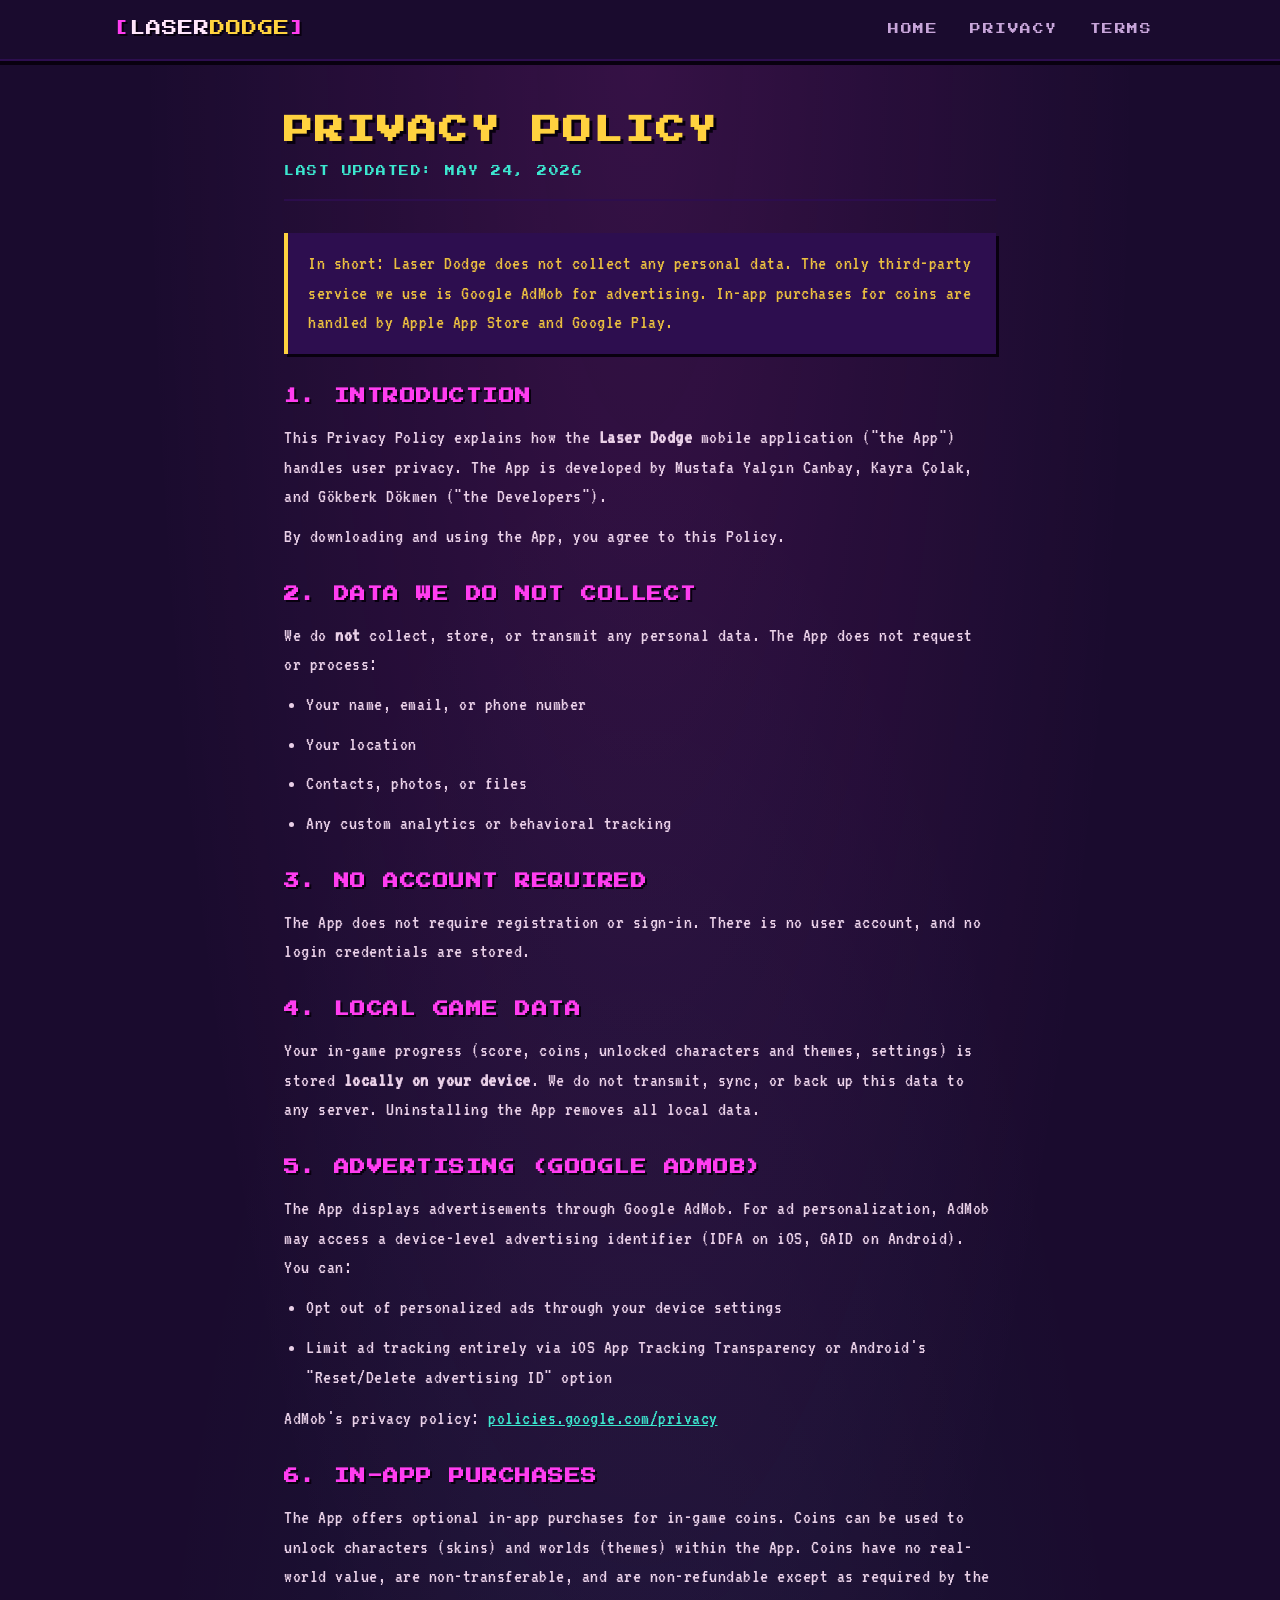
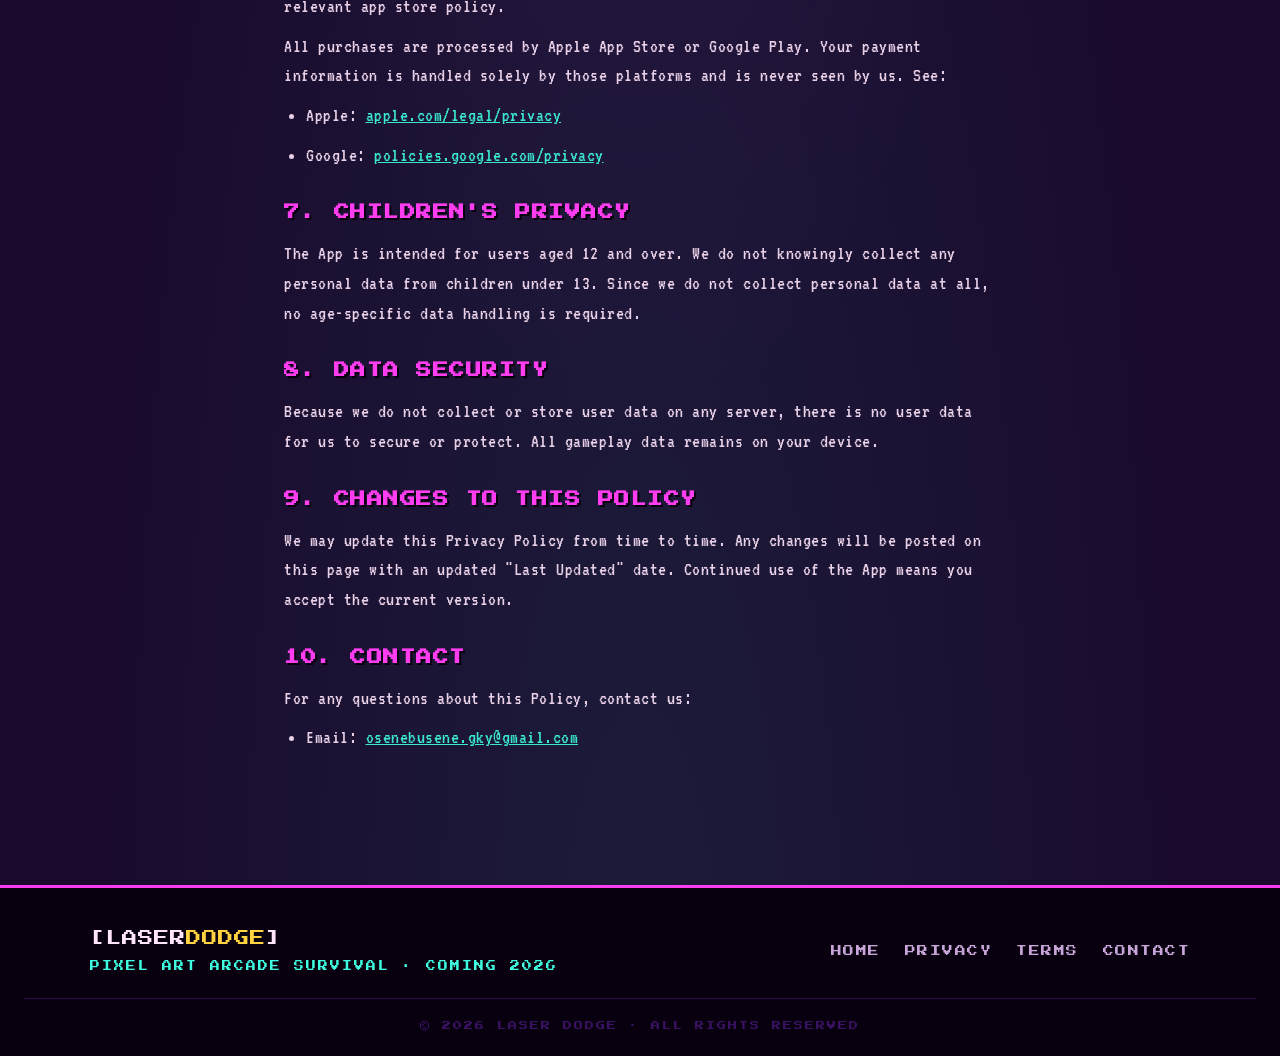
==== commit ce0790fd: "Remove animations and full-screen overlays for mobile performance Drops the bob/pulse/ping keyframe " ====
--- a/privacy-policy.html
+++ b/privacy-policy.html
@@ -11,9 +11,6 @@
   <link rel="stylesheet" href="style.css" />
 </head>
 <body>
-
-<div class="stars-bg"></div>
-<div class="crt-overlay"></div>
 
 <header>
   <nav>
--- a/style.css
+++ b/style.css
@@ -29,7 +29,10 @@
 }
 
 html, body {
-  background: var(--bg);
+  background-color: var(--bg);
+  background-image:
+    radial-gradient(ellipse at top, rgba(255, 61, 240, 0.12) 0%, transparent 55%),
+    radial-gradient(ellipse at bottom, rgba(63, 255, 224, 0.07) 0%, transparent 60%);
   color: var(--ink);
   font-family: var(--font-mono);
   font-size: 18px;
@@ -47,90 +50,6 @@
 a { color: inherit; text-decoration: none; }
 
 /* ==========================================================================
-   BACKGROUNDS & OVERLAYS
-   ========================================================================== */
-
-.stars-bg {
-  position: fixed;
-  inset: 0;
-  z-index: 0;
-  pointer-events: none;
-  background:
-    radial-gradient(ellipse at top, rgba(255, 61, 240, 0.15) 0%, transparent 50%),
-    radial-gradient(ellipse at bottom, rgba(63, 255, 224, 0.08) 0%, transparent 60%),
-    var(--bg);
-}
-
-.stars-bg::before,
-.stars-bg::after {
-  content: '';
-  position: absolute;
-  inset: 0;
-  background-image:
-    radial-gradient(1px 1px at 12% 18%, #fff 50%, transparent 100%),
-    radial-gradient(1px 1px at 27% 67%, #fff 50%, transparent 100%),
-    radial-gradient(1px 1px at 38% 23%, #ffe5fb 50%, transparent 100%),
-    radial-gradient(2px 2px at 51% 81%, #3fffe0 50%, transparent 100%),
-    radial-gradient(1px 1px at 62% 42%, #fff 50%, transparent 100%),
-    radial-gradient(1px 1px at 73% 73%, #fff 50%, transparent 100%),
-    radial-gradient(1px 1px at 82% 12%, #ff3df0 50%, transparent 100%),
-    radial-gradient(1px 1px at 91% 55%, #fff 50%, transparent 100%),
-    radial-gradient(1px 1px at 7% 92%, #fff 50%, transparent 100%),
-    radial-gradient(2px 2px at 45% 35%, #ffd23f 50%, transparent 100%),
-    radial-gradient(1px 1px at 19% 47%, #fff 50%, transparent 100%),
-    radial-gradient(1px 1px at 88% 89%, #fff 50%, transparent 100%);
-  background-size: 600px 600px;
-  background-repeat: repeat;
-  opacity: 0.85;
-}
-
-.stars-bg::after {
-  background-size: 400px 400px;
-  background-position: 100px 200px;
-  opacity: 0.5;
-  animation: stars-drift 60s linear infinite;
-}
-
-@keyframes stars-drift {
-  from { background-position: 0 0; }
-  to { background-position: 400px 400px; }
-}
-
-.crt-overlay {
-  position: fixed;
-  inset: 0;
-  z-index: 999;
-  pointer-events: none;
-  background:
-    repeating-linear-gradient(
-      to bottom,
-      transparent 0,
-      transparent 2px,
-      rgba(0, 0, 0, 0.18) 2px,
-      rgba(0, 0, 0, 0.18) 3px
-    ),
-    radial-gradient(ellipse at center, transparent 60%, rgba(0, 0, 0, 0.55) 100%);
-  mix-blend-mode: multiply;
-}
-
-.crt-overlay::after {
-  content: '';
-  position: absolute;
-  inset: 0;
-  background: linear-gradient(
-    rgba(255, 61, 240, 0.02),
-    rgba(63, 255, 224, 0.02)
-  );
-  mix-blend-mode: screen;
-  animation: crt-flicker 4s steps(2) infinite;
-}
-
-@keyframes crt-flicker {
-  0%, 100% { opacity: 1; }
-  50% { opacity: 0.92; }
-}
-
-/* ==========================================================================
    HEADER / NAV
    ========================================================================== */
 
@@ -138,9 +57,7 @@
   position: sticky;
   top: 0;
   z-index: 100;
-  background: rgba(10, 1, 24, 0.92);
-  backdrop-filter: blur(8px);
-  -webkit-backdrop-filter: blur(8px);
+  background: var(--bg);
   border-bottom: 2px solid var(--bg2);
   box-shadow: 0 4px 0 var(--shadow);
 }
@@ -214,12 +131,6 @@
   letter-spacing: 2.5px;
   margin-bottom: 28px;
   text-shadow: 2px 2px 0 var(--shadow);
-  animation: pulse 2.5s ease-in-out infinite;
-}
-
-@keyframes pulse {
-  0%, 100% { opacity: 1; }
-  50% { opacity: 0.7; }
 }
 
 .hero-title {
@@ -244,12 +155,10 @@
 
 .title-line.accent {
   color: var(--accent);
-  filter: drop-shadow(0 0 16px rgba(255, 61, 240, 0.5));
 }
 
 .title-line.warn {
   color: var(--warn);
-  filter: drop-shadow(0 0 16px rgba(255, 210, 63, 0.5));
 }
 
 .hero-tagline {
@@ -278,17 +187,10 @@
   top: 50%;
   left: 50%;
   transform: translate(-50%, -50%);
-  width: 180px;
-  height: 180px;
-  background: radial-gradient(circle, var(--accent) 0%, transparent 60%);
-  opacity: 0.35;
-  filter: blur(8px);
-  animation: glow-pulse 2.4s ease-in-out infinite;
-}
-
-@keyframes glow-pulse {
-  0%, 100% { opacity: 0.25; transform: translate(-50%, -50%) scale(1); }
-  50% { opacity: 0.5; transform: translate(-50%, -50%) scale(1.15); }
+  width: 160px;
+  height: 160px;
+  background: radial-gradient(circle, rgba(255, 61, 240, 0.35) 0%, transparent 65%);
+  pointer-events: none;
 }
 
 .creature {
@@ -296,13 +198,6 @@
   width: 130px;
   height: 130px;
   z-index: 2;
-  animation: bob 1.4s ease-in-out infinite;
-  filter: drop-shadow(4px 4px 0 var(--shadow));
-}
-
-@keyframes bob {
-  0%, 100% { transform: translateY(0); }
-  50% { transform: translateY(-8px); }
 }
 
 .creature-shadow {
@@ -310,18 +205,11 @@
   bottom: 4px;
   left: 50%;
   transform: translateX(-50%);
-  width: 90px;
-  height: 8px;
+  width: 80px;
+  height: 6px;
   background: var(--shadow);
   border-radius: 50%;
-  opacity: 0.5;
-  filter: blur(3px);
-  animation: shadow-pulse 1.4s ease-in-out infinite;
-}
-
-@keyframes shadow-pulse {
-  0%, 100% { width: 90px; opacity: 0.5; }
-  50% { width: 75px; opacity: 0.7; }
+  opacity: 0.55;
 }
 
 /* Store buttons */
@@ -388,12 +276,6 @@
   height: 14px;
   background: var(--danger);
   box-shadow: 0 0 0 2px var(--shadow);
-  animation: ping 1.6s ease-in-out infinite;
-}
-
-@keyframes ping {
-  0%, 100% { transform: scale(1); opacity: 1; }
-  50% { transform: scale(1.3); opacity: 0.6; }
 }
 
 /* Hero chips */
@@ -591,7 +473,7 @@
   font-size: 3rem;
   line-height: 1;
   margin-bottom: 12px;
-  filter: drop-shadow(3px 3px 0 var(--shadow));
+  text-shadow: 3px 3px 0 var(--shadow);
 }
 
 .mode-endless .mode-icon { color: var(--accent); }
@@ -690,7 +572,7 @@
   line-height: 1;
   margin-bottom: 12px;
   color: var(--w-a);
-  filter: drop-shadow(2px 2px 0 var(--shadow));
+  text-shadow: 2px 2px 0 var(--shadow);
   position: relative;
 }
 
@@ -822,13 +704,13 @@
 .rarity-common { border: 2px solid var(--ink-muted); }
 
 .rarity-rare .rarity-tag { background: var(--accent2); }
-.rarity-rare { border: 2px solid var(--accent2); box-shadow: inset 0 0 0 2px var(--bg3), 4px 4px 0 var(--shadow), 0 0 20px rgba(63, 255, 224, 0.25); }
+.rarity-rare { border: 2px solid var(--accent2); }
 
 .rarity-epic .rarity-tag { background: var(--accent); color: var(--ink); }
-.rarity-epic { border: 2px solid var(--accent); box-shadow: inset 0 0 0 2px var(--bg3), 4px 4px 0 var(--shadow), 0 0 24px rgba(255, 61, 240, 0.3); }
+.rarity-epic { border: 2px solid var(--accent); }
 
 .rarity-legendary .rarity-tag { background: var(--warn); }
-.rarity-legendary { border: 2px solid var(--warn); box-shadow: inset 0 0 0 2px var(--bg3), 4px 4px 0 var(--shadow), 0 0 28px rgba(255, 210, 63, 0.35); }
+.rarity-legendary { border: 2px solid var(--warn); }
 
 .creature-art {
   width: 110px;
@@ -843,7 +725,6 @@
 .creature-art svg {
   width: 100%;
   height: 100%;
-  filter: drop-shadow(2px 2px 0 var(--shadow));
 }
 
 .creature-name {
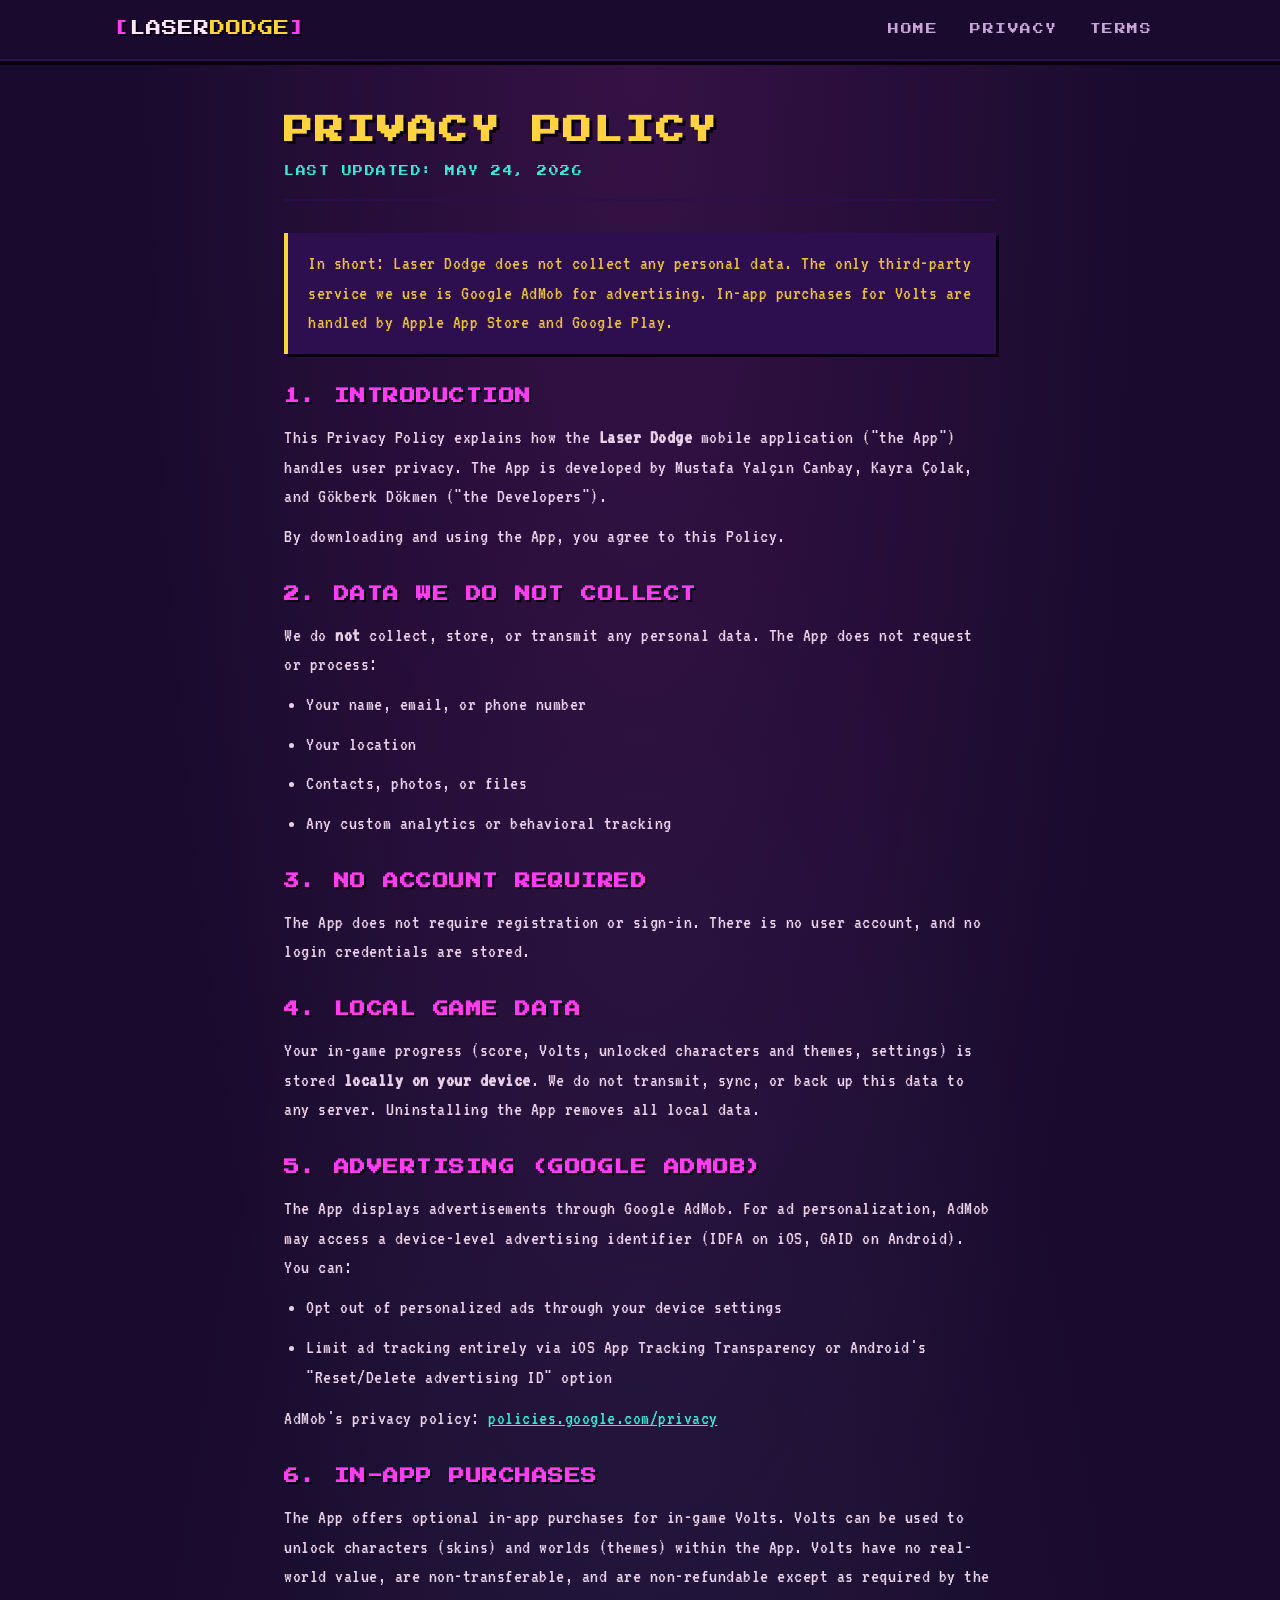
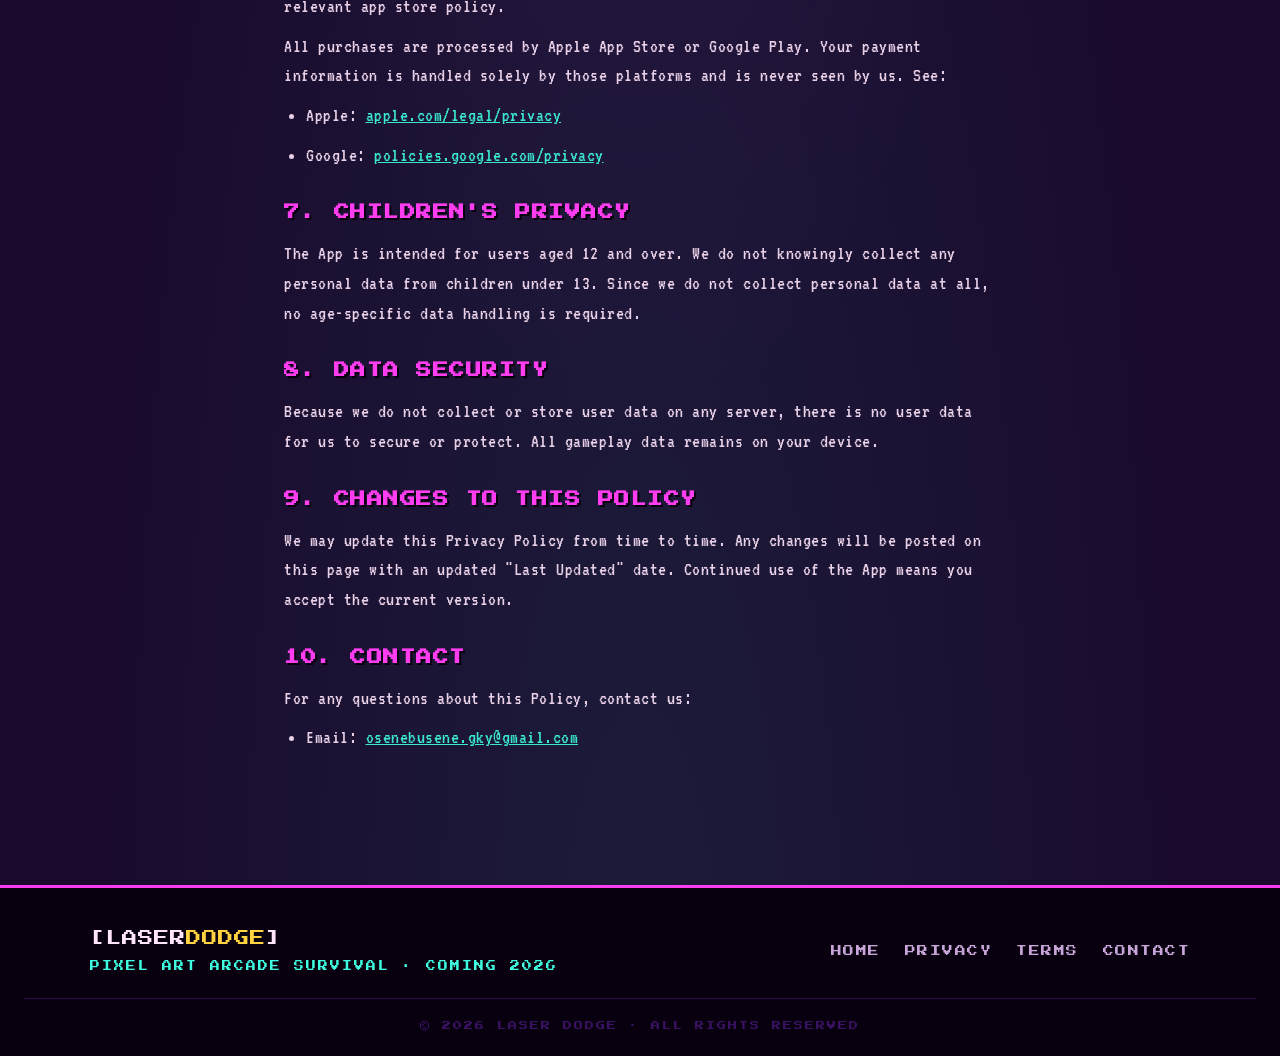
==== commit ecde6be7: "Rename in-app currency from coins to Volts across site Co-Authored-By: Claude Opus 4.8 <noreply@anth" ====
--- a/privacy-policy.html
+++ b/privacy-policy.html
@@ -30,7 +30,7 @@
   <p class="last-updated">LAST UPDATED: MAY 24, 2026</p>
 
   <div class="highlight-box">
-    <p>In short: Laser Dodge does not collect any personal data. The only third-party service we use is Google AdMob for advertising. In-app purchases for coins are handled by Apple App Store and Google Play.</p>
+    <p>In short: Laser Dodge does not collect any personal data. The only third-party service we use is Google AdMob for advertising. In-app purchases for Volts are handled by Apple App Store and Google Play.</p>
   </div>
 
   <h2>1. INTRODUCTION</h2>
@@ -59,7 +59,7 @@
 
   <h2>4. LOCAL GAME DATA</h2>
   <p>
-    Your in-game progress (score, coins, unlocked characters and themes, settings) is stored <strong>locally on your device</strong>. We do not transmit, sync, or back up this data to any server. Uninstalling the App removes all local data.
+    Your in-game progress (score, Volts, unlocked characters and themes, settings) is stored <strong>locally on your device</strong>. We do not transmit, sync, or back up this data to any server. Uninstalling the App removes all local data.
   </p>
 
   <h2>5. ADVERTISING (GOOGLE ADMOB)</h2>
@@ -76,7 +76,7 @@
 
   <h2>6. IN-APP PURCHASES</h2>
   <p>
-    The App offers optional in-app purchases for in-game coins. Coins can be used to unlock characters (skins) and worlds (themes) within the App. Coins have no real-world value, are non-transferable, and are non-refundable except as required by the relevant app store policy.
+    The App offers optional in-app purchases for in-game Volts. Volts can be used to unlock characters (skins) and worlds (themes) within the App. Volts have no real-world value, are non-transferable, and are non-refundable except as required by the relevant app store policy.
   </p>
   <p>
     All purchases are processed by Apple App Store or Google Play. Your payment information is handled solely by those platforms and is never seen by us. See:
--- a/style.css
+++ b/style.css
@@ -337,26 +337,14 @@
 .section-title .danger { color: var(--danger); }
 .section-title .cyan { color: var(--accent2); }
 
-.section-sub {
-  text-align: center;
-  font-family: var(--font-mono);
-  font-size: 1.1rem;
-  letter-spacing: 1px;
-  text-transform: uppercase;
-  color: var(--ink-muted);
-  margin-top: -32px;
-  margin-bottom: 48px;
-}
-
 /* ==========================================================================
    RULES SECTION
    ========================================================================== */
 
 .rules-grid {
   display: grid;
-  grid-template-columns: repeat(auto-fit, minmax(260px, 1fr));
+  grid-template-columns: repeat(4, 1fr);
   gap: 20px;
-  margin-bottom: 40px;
 }
 
 .rule-card {
@@ -369,29 +357,22 @@
   border: 2px solid var(--accent);
 }
 
+.rule-head {
+  display: flex;
+  align-items: center;
+  gap: 14px;
+  margin-bottom: 16px;
+}
+
 .rule-num {
   font-family: var(--font-pixel);
   font-size: 0.8rem;
-  color: var(--accent);
-  letter-spacing: 2px;
-  margin-bottom: 16px;
-}
-
-.rule-art {
-  width: 100%;
-  height: 80px;
-  background: var(--shadow);
-  margin-bottom: 16px;
-  padding: 8px;
-  display: flex;
-  align-items: center;
-  justify-content: center;
-  border: 2px solid var(--bg3);
-}
-
-.rule-art svg {
-  width: 100%;
-  height: 100%;
+  color: var(--shadow);
+  background: var(--accent);
+  letter-spacing: 1px;
+  padding: 10px 12px;
+  flex-shrink: 0;
+  box-shadow: 2px 2px 0 var(--shadow);
 }
 
 .rule-card h3 {
@@ -399,7 +380,6 @@
   font-size: 1rem;
   letter-spacing: 1.5px;
   color: var(--warn);
-  margin-bottom: 10px;
   text-shadow: 2px 2px 0 var(--shadow);
 }
 
@@ -409,338 +389,6 @@
   letter-spacing: 0.5px;
   color: var(--ink);
   opacity: 0.9;
-}
-
-.pro-tip {
-  display: flex;
-  align-items: center;
-  gap: 12px;
-  justify-content: center;
-  flex-wrap: wrap;
-  background: var(--warn);
-  color: var(--shadow);
-  padding: 16px 24px;
-  box-shadow: 4px 4px 0 var(--shadow);
-  margin: 0 auto;
-  max-width: 600px;
-}
-
-.tip-label {
-  font-family: var(--font-pixel);
-  font-size: 0.65rem;
-  letter-spacing: 1.5px;
-}
-
-.tip-text {
-  font-family: var(--font-pixel);
-  font-size: 0.6rem;
-  letter-spacing: 1.5px;
-}
-
-/* ==========================================================================
-   MODES SECTION
-   ========================================================================== */
-
-.modes-grid {
-  display: grid;
-  grid-template-columns: repeat(auto-fit, minmax(280px, 1fr));
-  gap: 20px;
-}
-
-.mode-card {
-  background: var(--bg2);
-  padding: 32px 24px;
-  text-align: center;
-  position: relative;
-  box-shadow:
-    inset 0 0 0 2px var(--bg3),
-    6px 6px 0 var(--shadow);
-  transition: transform 0.15s;
-}
-
-.mode-card:hover {
-  transform: translate(-2px, -2px);
-  box-shadow:
-    inset 0 0 0 2px var(--bg3),
-    8px 8px 0 var(--shadow);
-}
-
-.mode-endless { border: 3px solid var(--accent); }
-.mode-time { border: 3px solid var(--accent2); }
-.mode-hardcore { border: 3px solid var(--danger); }
-
-.mode-icon {
-  font-size: 3rem;
-  line-height: 1;
-  margin-bottom: 12px;
-  text-shadow: 3px 3px 0 var(--shadow);
-}
-
-.mode-endless .mode-icon { color: var(--accent); }
-.mode-time .mode-icon { color: var(--accent2); }
-.mode-hardcore .mode-icon { color: var(--danger); }
-
-.mode-name {
-  font-family: var(--font-pixel);
-  font-size: 1.05rem;
-  letter-spacing: 2px;
-  color: var(--ink);
-  margin-bottom: 6px;
-  text-shadow: 2px 2px 0 var(--shadow);
-}
-
-.mode-sub {
-  font-family: var(--font-pixel);
-  font-size: 0.55rem;
-  letter-spacing: 2.5px;
-  color: var(--ink-muted);
-  margin-bottom: 16px;
-}
-
-.mode-rule {
-  font-family: var(--font-mono);
-  font-size: 1.05rem;
-  letter-spacing: 0.5px;
-  color: var(--ink);
-  opacity: 0.85;
-  margin-bottom: 20px;
-  min-height: 56px;
-}
-
-.mode-meta {
-  display: flex;
-  gap: 8px;
-  justify-content: center;
-  flex-wrap: wrap;
-}
-
-.meta-chip {
-  font-family: var(--font-pixel);
-  font-size: 0.55rem;
-  letter-spacing: 1.5px;
-  background: var(--bg);
-  color: var(--warn);
-  padding: 6px 10px;
-  box-shadow: 2px 2px 0 var(--shadow);
-}
-
-.danger-chip {
-  background: var(--danger);
-  color: var(--ink);
-}
-
-/* ==========================================================================
-   WORLDS SECTION
-   ========================================================================== */
-
-.worlds-grid {
-  display: grid;
-  grid-template-columns: repeat(auto-fit, minmax(180px, 1fr));
-  gap: 16px;
-}
-
-.world-tile {
-  background: var(--w-bg);
-  padding: 22px 18px;
-  text-align: center;
-  border: 2px solid var(--w-a, var(--accent));
-  box-shadow: 4px 4px 0 var(--shadow);
-  position: relative;
-  overflow: hidden;
-  cursor: pointer;
-  transition: transform 0.15s;
-  --w-ink: var(--ink);
-}
-
-.world-tile:hover {
-  transform: translate(-2px, -2px);
-  box-shadow: 6px 6px 0 var(--shadow);
-}
-
-.world-tile::before {
-  content: '';
-  position: absolute;
-  inset: 0;
-  background:
-    radial-gradient(circle at top right, var(--w-a) 0%, transparent 50%);
-  opacity: 0.18;
-  pointer-events: none;
-}
-
-.world-icon {
-  font-size: 2rem;
-  line-height: 1;
-  margin-bottom: 12px;
-  color: var(--w-a);
-  text-shadow: 2px 2px 0 var(--shadow);
-  position: relative;
-}
-
-.world-name {
-  font-family: var(--font-pixel);
-  font-size: 0.7rem;
-  letter-spacing: 1.5px;
-  color: var(--w-ink);
-  margin-bottom: 4px;
-  position: relative;
-  text-shadow: 2px 2px 0 var(--shadow);
-}
-
-.world-sub {
-  font-family: var(--font-pixel);
-  font-size: 0.5rem;
-  letter-spacing: 2px;
-  color: var(--w-a2, var(--accent2));
-  margin-bottom: 14px;
-  position: relative;
-}
-
-.world-swatch {
-  display: flex;
-  gap: 4px;
-  justify-content: center;
-  position: relative;
-}
-
-.world-swatch span {
-  width: 12px;
-  height: 12px;
-  display: inline-block;
-  box-shadow: 1px 1px 0 var(--shadow);
-}
-
-.world-mystery {
-  background: var(--bg);
-  border: 2px dashed var(--bg3);
-  --w-a: var(--ink-muted);
-  --w-a2: var(--bg3);
-  --w-ink: var(--ink-muted);
-}
-
-.world-mystery::before {
-  background: repeating-linear-gradient(
-    45deg,
-    transparent 0,
-    transparent 6px,
-    rgba(255, 255, 255, 0.03) 6px,
-    rgba(255, 255, 255, 0.03) 12px
-  );
-  opacity: 1;
-}
-
-.world-mystery .world-icon {
-  color: var(--bg3);
-  font-family: var(--font-pixel);
-  font-size: 1.4rem;
-}
-
-.world-mystery:hover {
-  transform: none;
-  box-shadow: 4px 4px 0 var(--shadow);
-  cursor: default;
-}
-
-.creature-mystery {
-  border: 2px dashed var(--bg3);
-  box-shadow: inset 0 0 0 2px var(--bg3), 4px 4px 0 var(--shadow);
-}
-
-.creature-mystery .rarity-tag {
-  background: var(--bg3);
-  color: var(--ink-muted);
-}
-
-.creature-mystery .creature-name,
-.creature-mystery .creature-cost {
-  color: var(--ink-muted);
-}
-
-.more-coming {
-  text-align: center;
-  font-family: var(--font-pixel);
-  font-size: 0.6rem;
-  letter-spacing: 2.5px;
-  color: var(--accent2);
-  margin-top: 36px;
-  opacity: 0.7;
-  text-shadow: 2px 2px 0 var(--shadow);
-}
-
-/* ==========================================================================
-   CREATURES SECTION
-   ========================================================================== */
-
-.creatures-row {
-  display: grid;
-  grid-template-columns: repeat(auto-fit, minmax(200px, 1fr));
-  gap: 20px;
-}
-
-.creature-card {
-  background: var(--bg2);
-  padding: 24px 20px;
-  text-align: center;
-  position: relative;
-  box-shadow:
-    inset 0 0 0 2px var(--bg3),
-    4px 4px 0 var(--shadow);
-}
-
-.rarity-tag {
-  position: absolute;
-  top: -8px;
-  left: 50%;
-  transform: translateX(-50%);
-  font-family: var(--font-pixel);
-  font-size: 0.5rem;
-  letter-spacing: 2px;
-  padding: 4px 10px;
-  box-shadow: 2px 2px 0 var(--shadow);
-  color: var(--shadow);
-  white-space: nowrap;
-}
-
-.rarity-common .rarity-tag { background: var(--ink); }
-.rarity-common { border: 2px solid var(--ink-muted); }
-
-.rarity-rare .rarity-tag { background: var(--accent2); }
-.rarity-rare { border: 2px solid var(--accent2); }
-
-.rarity-epic .rarity-tag { background: var(--accent); color: var(--ink); }
-.rarity-epic { border: 2px solid var(--accent); }
-
-.rarity-legendary .rarity-tag { background: var(--warn); }
-.rarity-legendary { border: 2px solid var(--warn); }
-
-.creature-art {
-  width: 110px;
-  height: 110px;
-  margin: 12px auto 18px;
-  background: var(--bg);
-  padding: 10px;
-  border: 2px solid var(--bg3);
-  box-shadow: inset 0 0 0 1px var(--shadow);
-}
-
-.creature-art svg {
-  width: 100%;
-  height: 100%;
-}
-
-.creature-name {
-  font-family: var(--font-pixel);
-  font-size: 0.85rem;
-  letter-spacing: 1.5px;
-  color: var(--ink);
-  margin-bottom: 8px;
-  text-shadow: 2px 2px 0 var(--shadow);
-}
-
-.creature-cost {
-  font-family: var(--font-pixel);
-  font-size: 0.6rem;
-  letter-spacing: 1.5px;
-  color: var(--warn);
 }
 
 /* ==========================================================================
@@ -981,6 +629,10 @@
    RESPONSIVE
    ========================================================================== */
 
+@media (max-width: 960px) {
+  .rules-grid { grid-template-columns: repeat(2, 1fr); }
+}
+
 @media (max-width: 720px) {
   body { font-size: 16px; }
 
@@ -1001,6 +653,7 @@
 }
 
 @media (max-width: 480px) {
+  .rules-grid { grid-template-columns: 1fr; }
   .title-line { text-shadow: 2px 2px 0 var(--shadow), 4px 4px 0 var(--bg2); }
   .creature-stage { width: 110px; height: 130px; }
   .creature { width: 100px; height: 100px; }
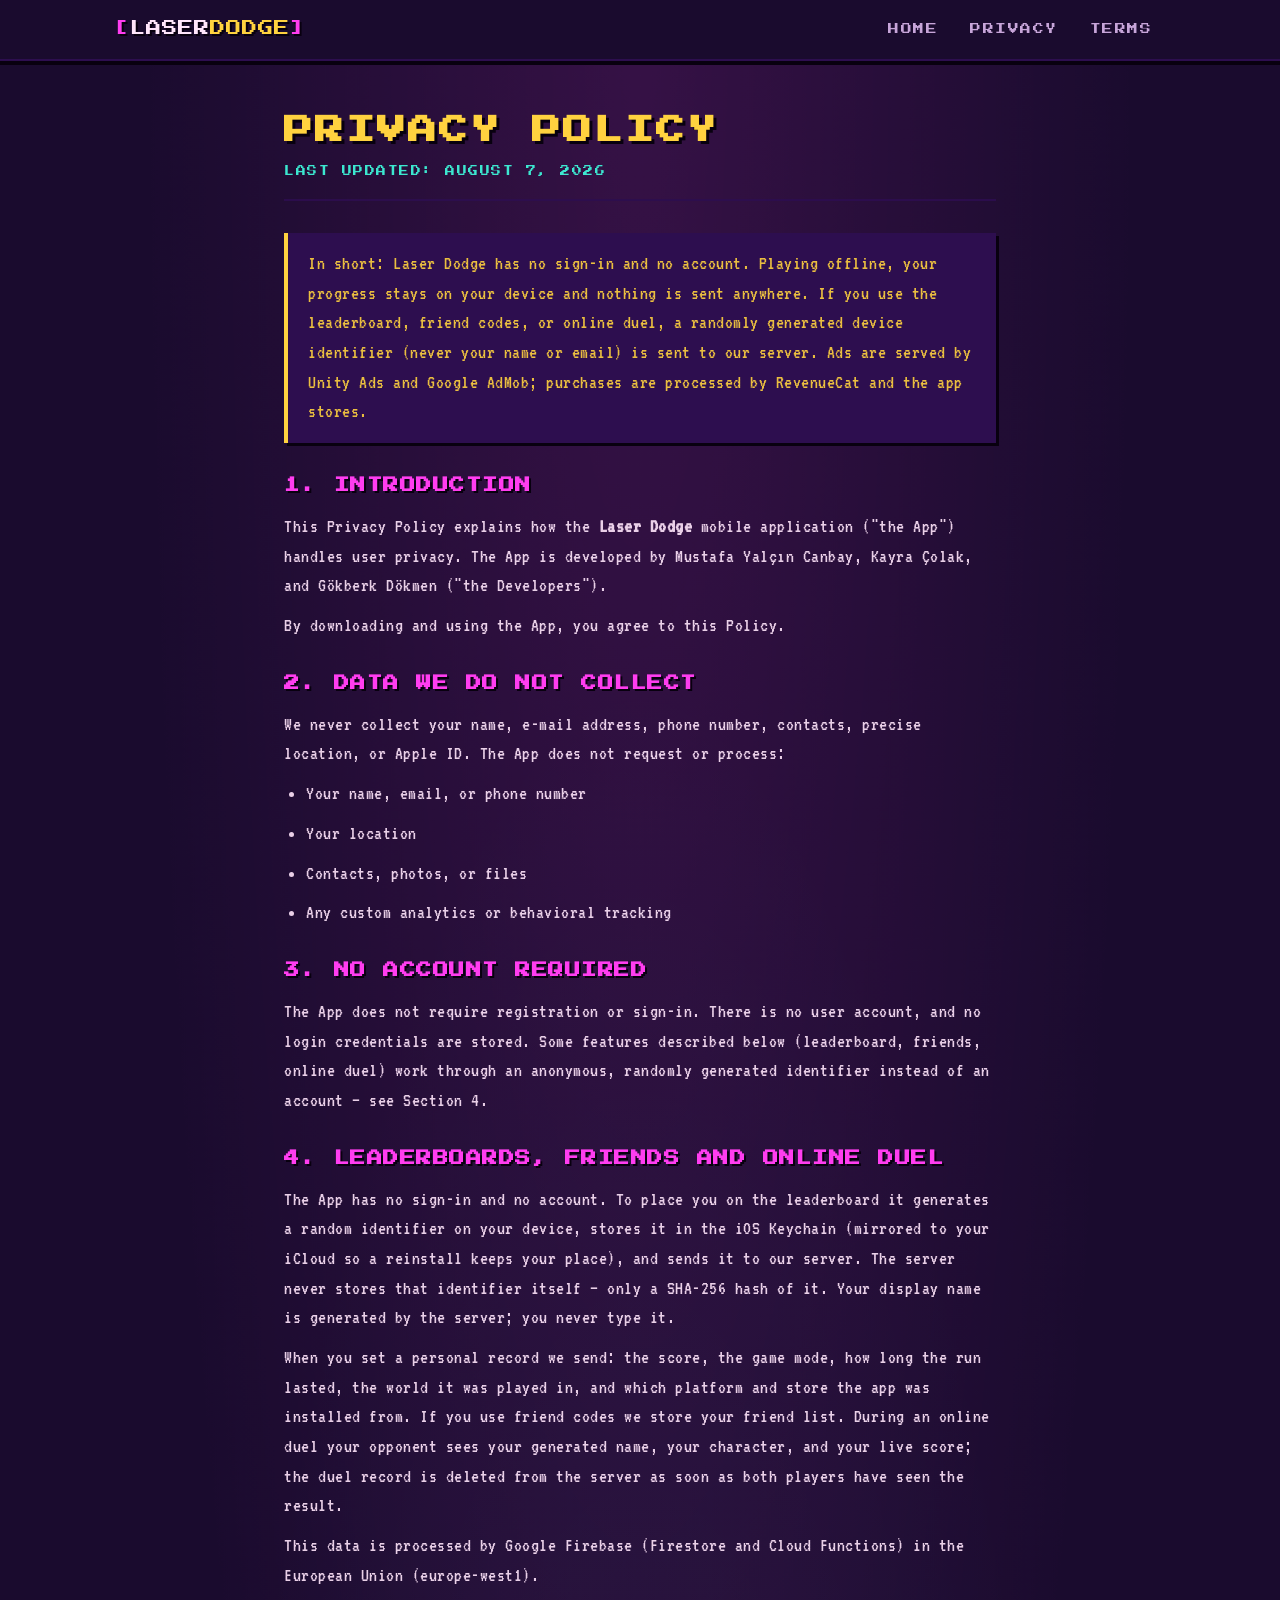
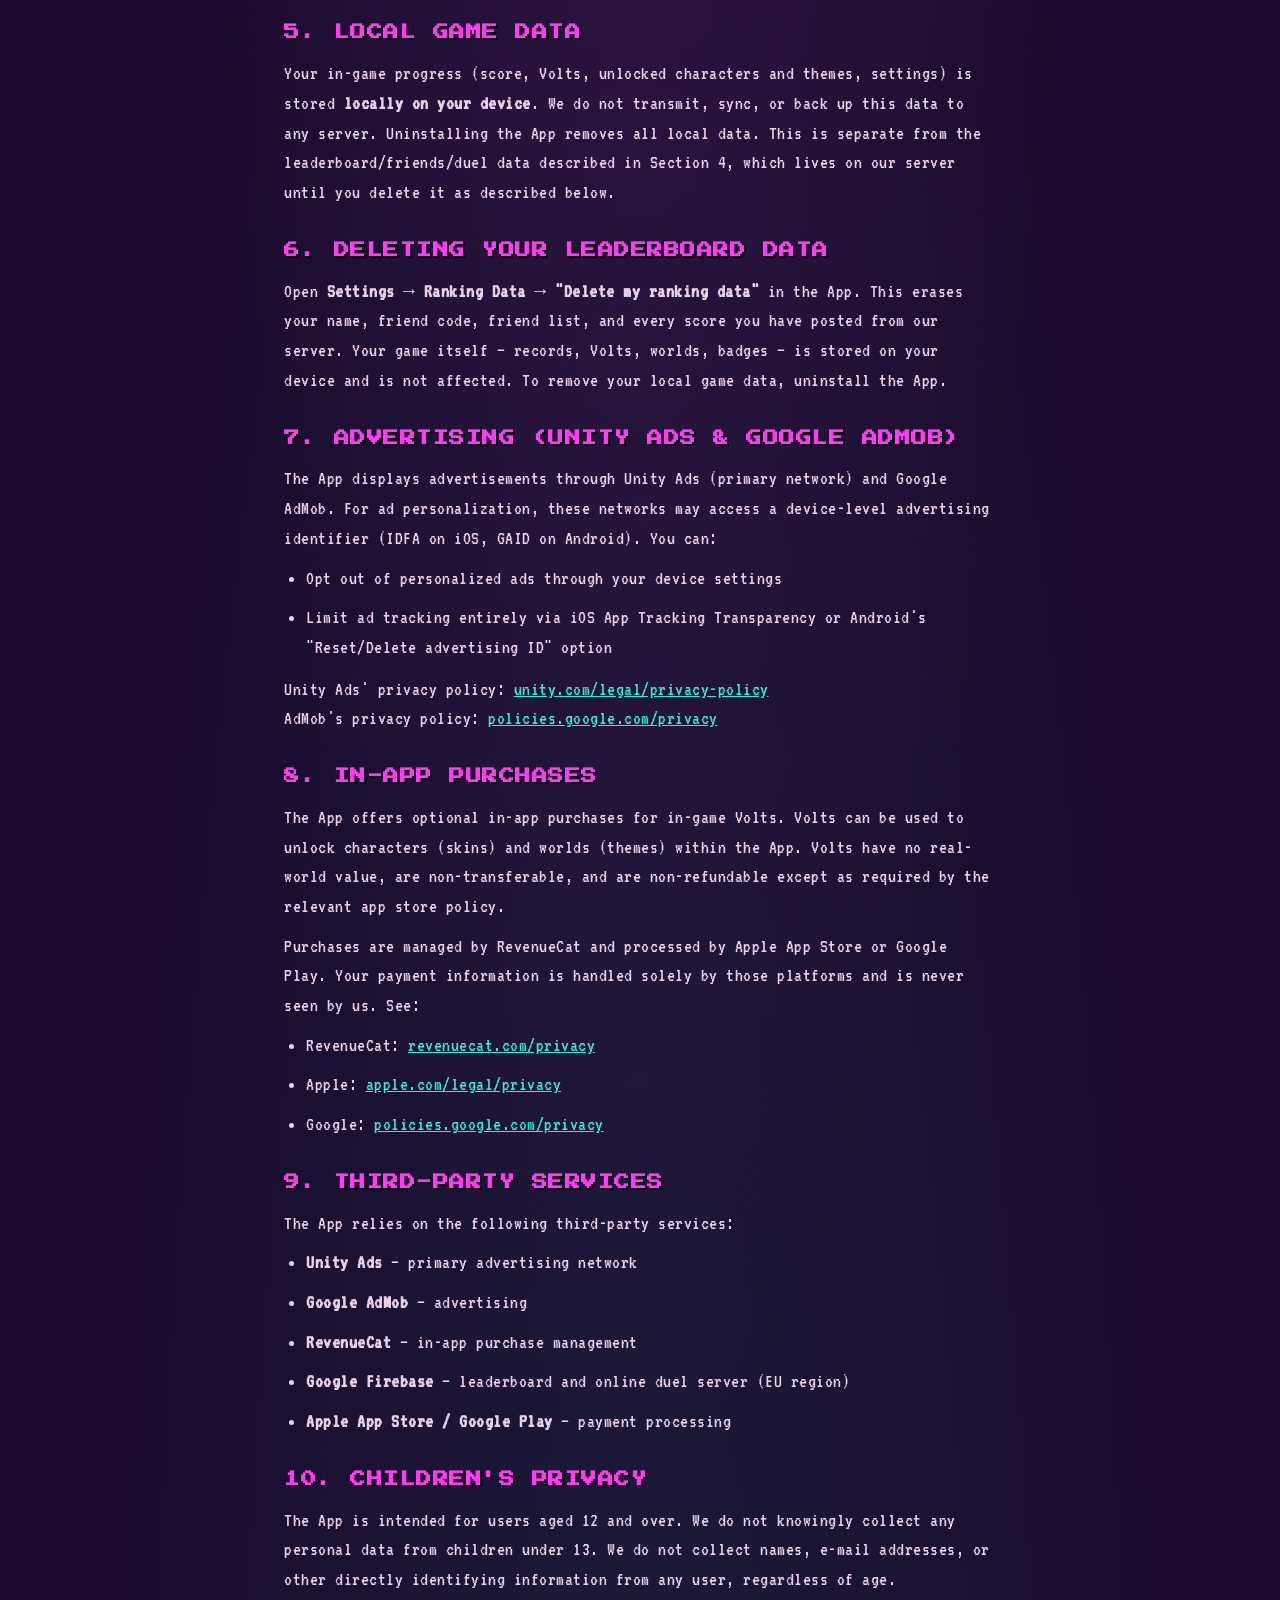
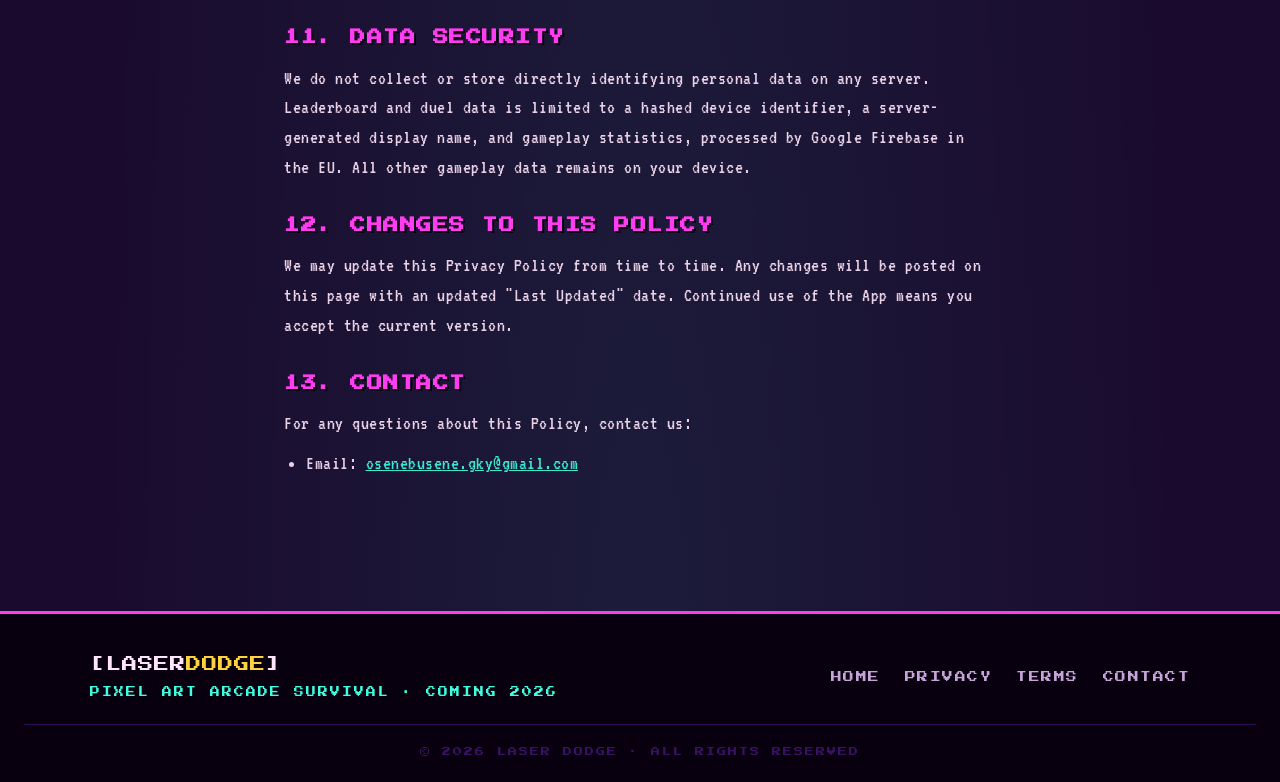
==== commit 6d75960c: "Update privacy policy for leaderboard, friends and online duel; sync third-party services Privacy po" ====
--- a/privacy-policy.html
+++ b/privacy-policy.html
@@ -27,10 +27,10 @@
 
 <main class="legal">
   <h1>PRIVACY POLICY</h1>
-  <p class="last-updated">LAST UPDATED: MAY 24, 2026</p>
+  <p class="last-updated">LAST UPDATED: AUGUST 7, 2026</p>
 
   <div class="highlight-box">
-    <p>In short: Laser Dodge does not collect any personal data. The only third-party service we use is Google AdMob for advertising. In-app purchases for Volts are handled by Apple App Store and Google Play.</p>
+    <p>In short: Laser Dodge has no sign-in and no account. Playing offline, your progress stays on your device and nothing is sent anywhere. If you use the leaderboard, friend codes, or online duel, a randomly generated device identifier (never your name or email) is sent to our server. Ads are served by Unity Ads and Google AdMob; purchases are processed by RevenueCat and the app stores.</p>
   </div>
 
   <h2>1. INTRODUCTION</h2>
@@ -43,7 +43,7 @@
 
   <h2>2. DATA WE DO NOT COLLECT</h2>
   <p>
-    We do <strong>not</strong> collect, store, or transmit any personal data. The App does not request or process:
+    We never collect your name, e-mail address, phone number, contacts, precise location, or Apple ID. The App does not request or process:
   </p>
   <ul>
     <li>Your name, email, or phone number</li>
@@ -54,54 +54,84 @@
 
   <h2>3. NO ACCOUNT REQUIRED</h2>
   <p>
-    The App does not require registration or sign-in. There is no user account, and no login credentials are stored.
+    The App does not require registration or sign-in. There is no user account, and no login credentials are stored. Some features described below (leaderboard, friends, online duel) work through an anonymous, randomly generated identifier instead of an account — see Section 4.
   </p>
 
-  <h2>4. LOCAL GAME DATA</h2>
+  <h2>4. LEADERBOARDS, FRIENDS AND ONLINE DUEL</h2>
   <p>
-    Your in-game progress (score, Volts, unlocked characters and themes, settings) is stored <strong>locally on your device</strong>. We do not transmit, sync, or back up this data to any server. Uninstalling the App removes all local data.
+    The App has no sign-in and no account. To place you on the leaderboard it generates a random identifier on your device, stores it in the iOS Keychain (mirrored to your iCloud so a reinstall keeps your place), and sends it to our server. The server never stores that identifier itself — only a SHA-256 hash of it. Your display name is generated by the server; you never type it.
+  </p>
+  <p>
+    When you set a personal record we send: the score, the game mode, how long the run lasted, the world it was played in, and which platform and store the app was installed from. If you use friend codes we store your friend list. During an online duel your opponent sees your generated name, your character, and your live score; the duel record is deleted from the server as soon as both players have seen the result.
+  </p>
+  <p>
+    This data is processed by Google Firebase (Firestore and Cloud Functions) in the European Union (europe-west1).
   </p>
 
-  <h2>5. ADVERTISING (GOOGLE ADMOB)</h2>
+  <h2>5. LOCAL GAME DATA</h2>
   <p>
-    The App displays advertisements through Google AdMob. For ad personalization, AdMob may access a device-level advertising identifier (IDFA on iOS, GAID on Android). You can:
+    Your in-game progress (score, Volts, unlocked characters and themes, settings) is stored <strong>locally on your device</strong>. We do not transmit, sync, or back up this data to any server. Uninstalling the App removes all local data. This is separate from the leaderboard/friends/duel data described in Section 4, which lives on our server until you delete it as described below.
+  </p>
+
+  <h2>6. DELETING YOUR LEADERBOARD DATA</h2>
+  <p>
+    Open <strong>Settings → Ranking Data → "Delete my ranking data"</strong> in the App. This erases your name, friend code, friend list, and every score you have posted from our server. Your game itself — records, Volts, worlds, badges — is stored on your device and is not affected. To remove your local game data, uninstall the App.
+  </p>
+
+  <h2>7. ADVERTISING (UNITY ADS &amp; GOOGLE ADMOB)</h2>
+  <p>
+    The App displays advertisements through Unity Ads (primary network) and Google AdMob. For ad personalization, these networks may access a device-level advertising identifier (IDFA on iOS, GAID on Android). You can:
   </p>
   <ul>
     <li>Opt out of personalized ads through your device settings</li>
     <li>Limit ad tracking entirely via iOS App Tracking Transparency or Android's "Reset/Delete advertising ID" option</li>
   </ul>
   <p>
+    Unity Ads' privacy policy: <a href="https://unity.com/legal/privacy-policy" target="_blank" rel="noopener noreferrer">unity.com/legal/privacy-policy</a><br />
     AdMob's privacy policy: <a href="https://policies.google.com/privacy" target="_blank" rel="noopener noreferrer">policies.google.com/privacy</a>
   </p>
 
-  <h2>6. IN-APP PURCHASES</h2>
+  <h2>8. IN-APP PURCHASES</h2>
   <p>
     The App offers optional in-app purchases for in-game Volts. Volts can be used to unlock characters (skins) and worlds (themes) within the App. Volts have no real-world value, are non-transferable, and are non-refundable except as required by the relevant app store policy.
   </p>
   <p>
-    All purchases are processed by Apple App Store or Google Play. Your payment information is handled solely by those platforms and is never seen by us. See:
+    Purchases are managed by RevenueCat and processed by Apple App Store or Google Play. Your payment information is handled solely by those platforms and is never seen by us. See:
   </p>
   <ul>
+    <li>RevenueCat: <a href="https://www.revenuecat.com/privacy/" target="_blank" rel="noopener noreferrer">revenuecat.com/privacy</a></li>
     <li>Apple: <a href="https://www.apple.com/legal/privacy/" target="_blank" rel="noopener noreferrer">apple.com/legal/privacy</a></li>
     <li>Google: <a href="https://policies.google.com/privacy" target="_blank" rel="noopener noreferrer">policies.google.com/privacy</a></li>
   </ul>
 
-  <h2>7. CHILDREN'S PRIVACY</h2>
+  <h2>9. THIRD-PARTY SERVICES</h2>
   <p>
-    The App is intended for users aged 12 and over. We do not knowingly collect any personal data from children under 13. Since we do not collect personal data at all, no age-specific data handling is required.
+    The App relies on the following third-party services:
+  </p>
+  <ul>
+    <li><strong>Unity Ads</strong> — primary advertising network</li>
+    <li><strong>Google AdMob</strong> — advertising</li>
+    <li><strong>RevenueCat</strong> — in-app purchase management</li>
+    <li><strong>Google Firebase</strong> — leaderboard and online duel server (EU region)</li>
+    <li><strong>Apple App Store / Google Play</strong> — payment processing</li>
+  </ul>
+
+  <h2>10. CHILDREN'S PRIVACY</h2>
+  <p>
+    The App is intended for users aged 12 and over. We do not knowingly collect any personal data from children under 13. We do not collect names, e-mail addresses, or other directly identifying information from any user, regardless of age.
   </p>
 
-  <h2>8. DATA SECURITY</h2>
+  <h2>11. DATA SECURITY</h2>
   <p>
-    Because we do not collect or store user data on any server, there is no user data for us to secure or protect. All gameplay data remains on your device.
+    We do not collect or store directly identifying personal data on any server. Leaderboard and duel data is limited to a hashed device identifier, a server-generated display name, and gameplay statistics, processed by Google Firebase in the EU. All other gameplay data remains on your device.
   </p>
 
-  <h2>9. CHANGES TO THIS POLICY</h2>
+  <h2>12. CHANGES TO THIS POLICY</h2>
   <p>
     We may update this Privacy Policy from time to time. Any changes will be posted on this page with an updated "Last Updated" date. Continued use of the App means you accept the current version.
   </p>
 
-  <h2>10. CONTACT</h2>
+  <h2>13. CONTACT</h2>
   <p>
     For any questions about this Policy, contact us:
   </p>
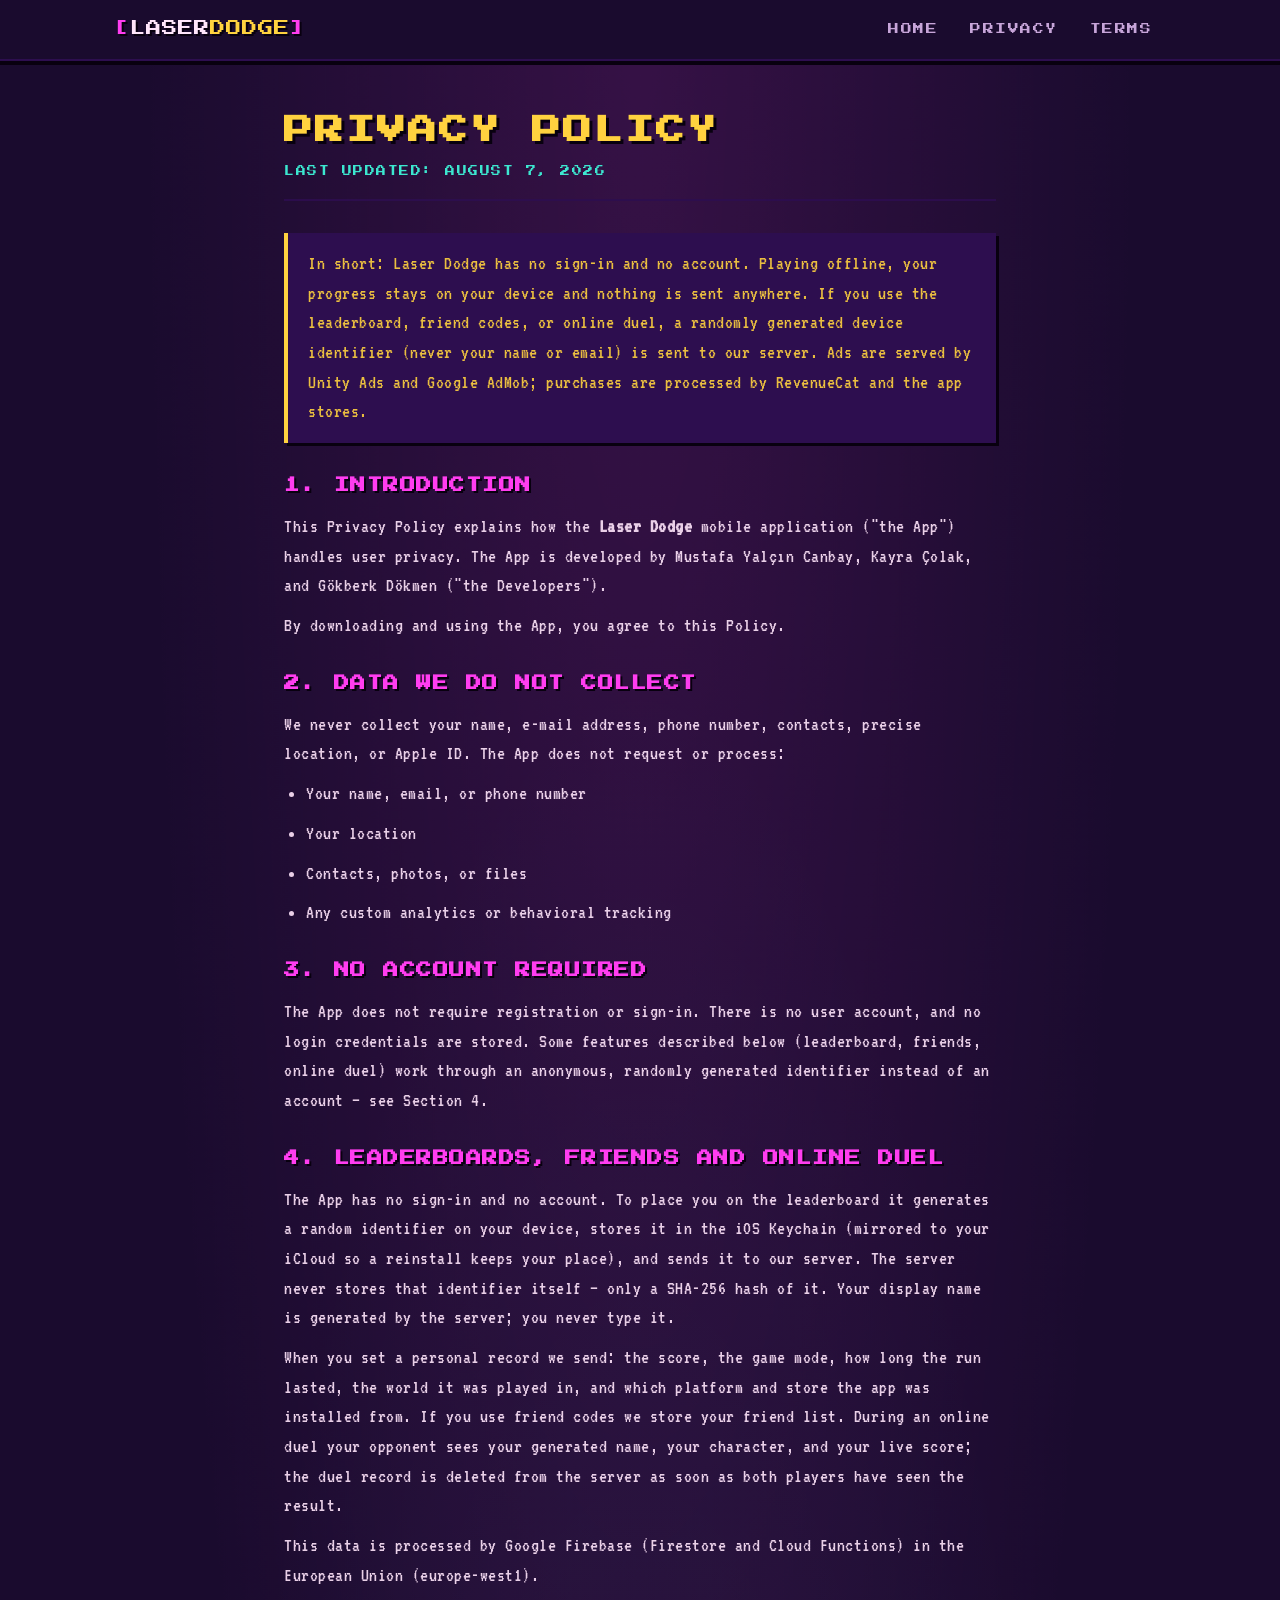
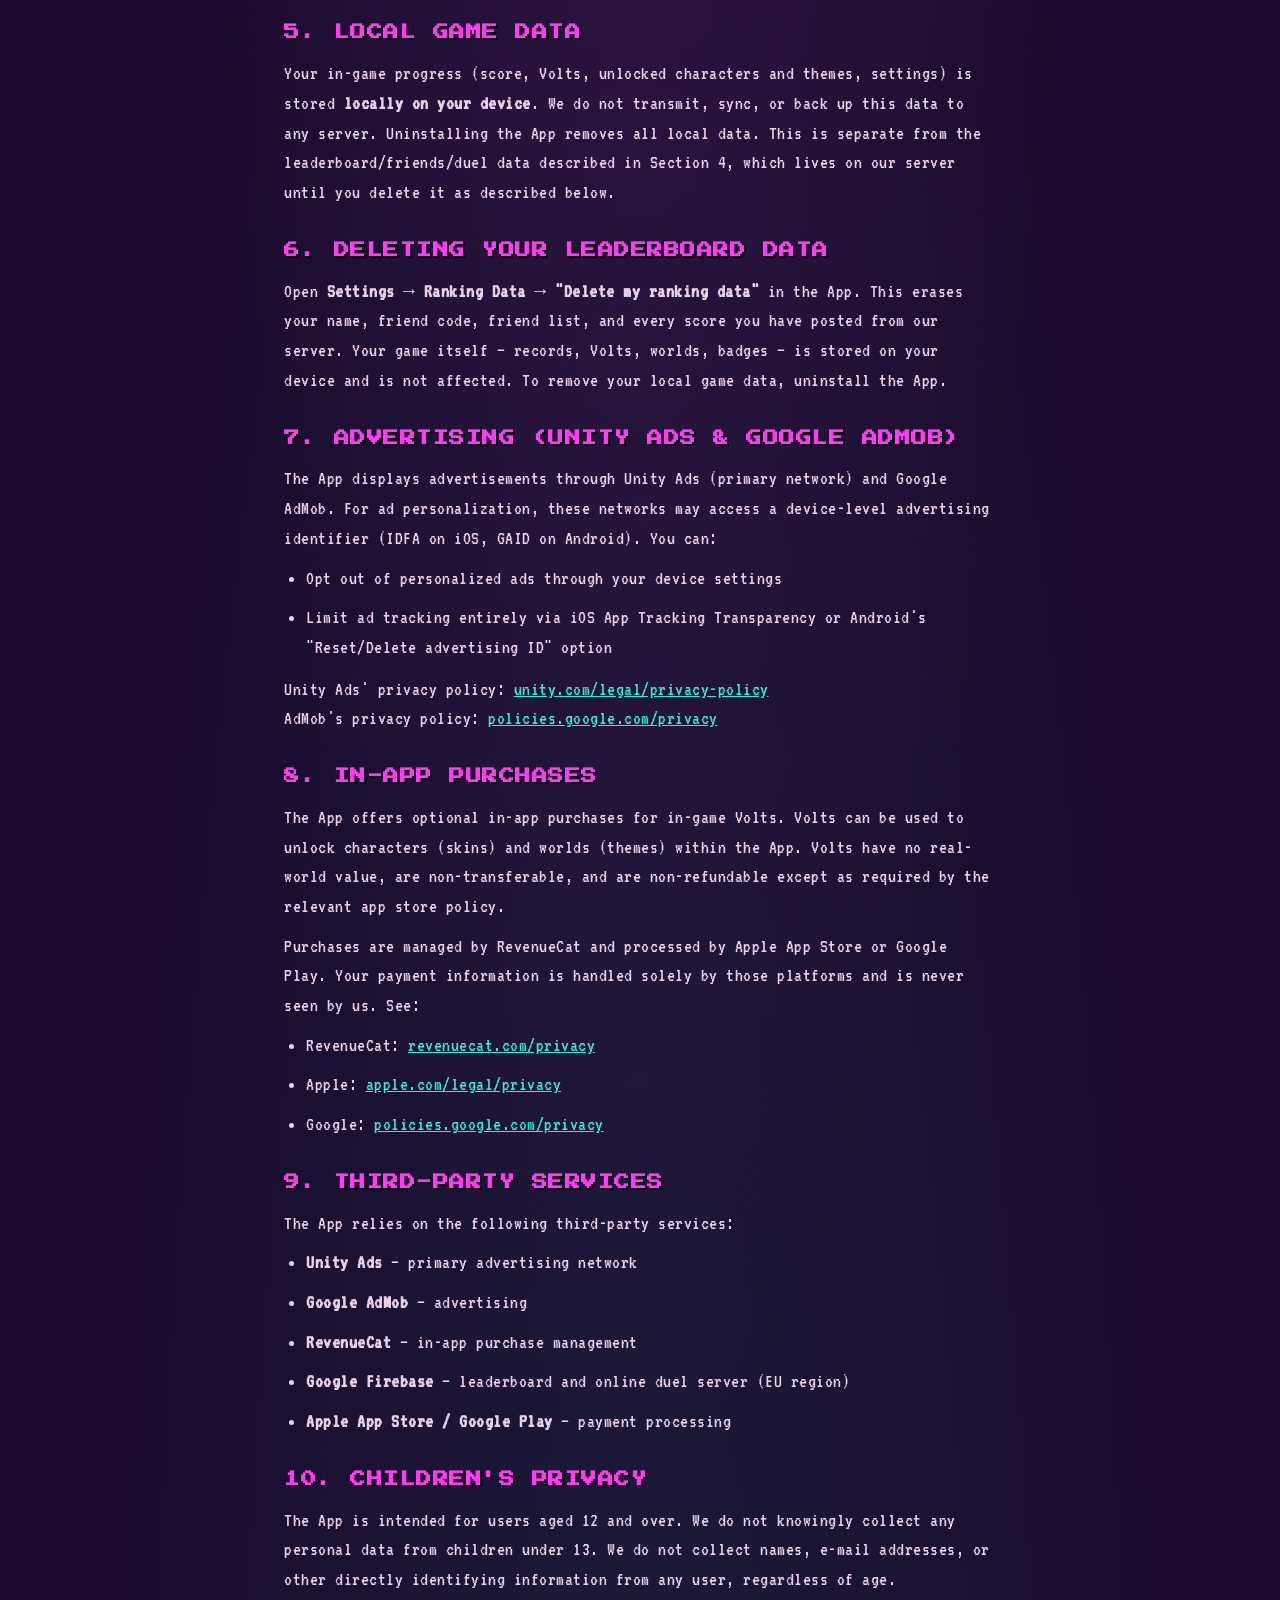
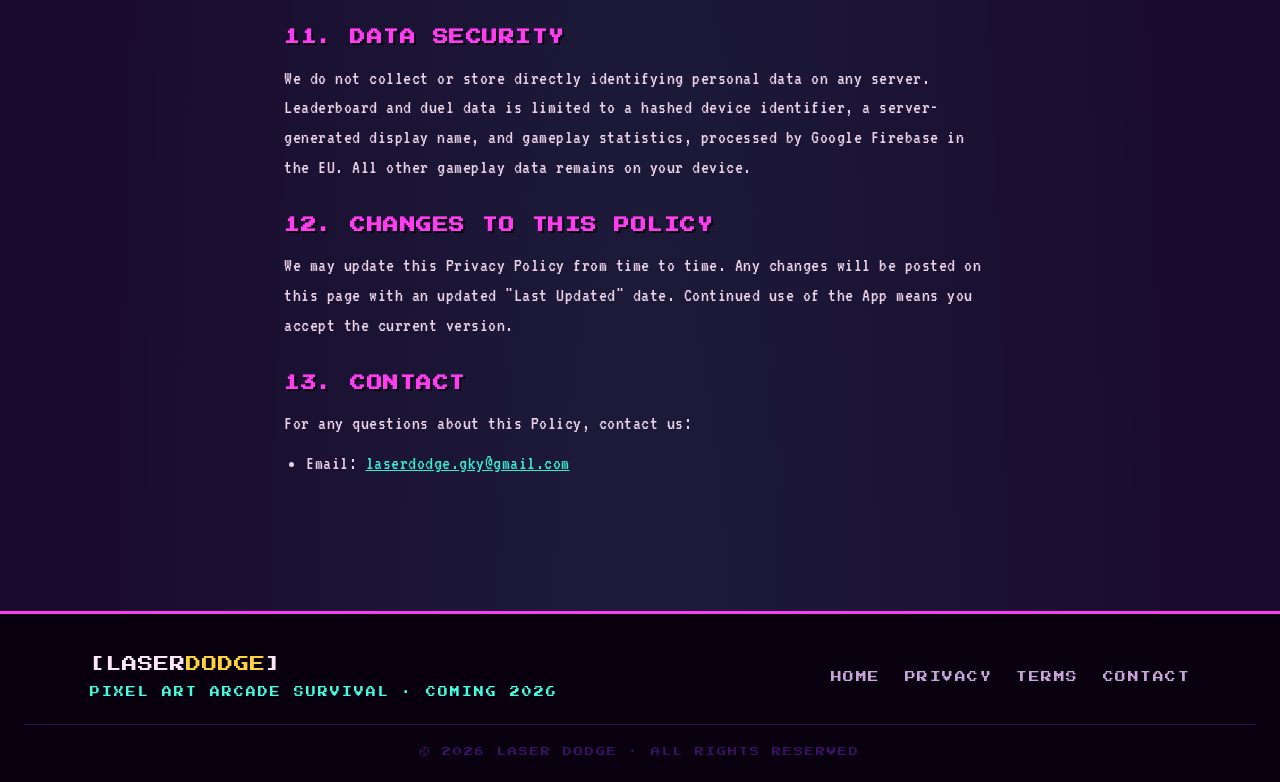
==== commit 7a7e3894: "Update contact email to laserdodge.gky@gmail.com Old osenebusene.gky address was outdated across all" ====
--- a/privacy-policy.html
+++ b/privacy-policy.html
@@ -136,7 +136,7 @@
     For any questions about this Policy, contact us:
   </p>
   <ul>
-    <li>Email: <a href="mailto:osenebusene.gky@gmail.com">osenebusene.gky@gmail.com</a></li>
+    <li>Email: <a href="mailto:laserdodge.gky@gmail.com">laserdodge.gky@gmail.com</a></li>
   </ul>
 </main>
 
@@ -150,7 +150,7 @@
       <a href="index.html">HOME</a>
       <a href="privacy-policy.html">PRIVACY</a>
       <a href="terms-of-service.html">TERMS</a>
-      <a href="mailto:osenebusene.gky@gmail.com">CONTACT</a>
+      <a href="mailto:laserdodge.gky@gmail.com">CONTACT</a>
     </div>
   </div>
   <div class="footer-bottom">© 2026 LASER DODGE · ALL RIGHTS RESERVED</div>
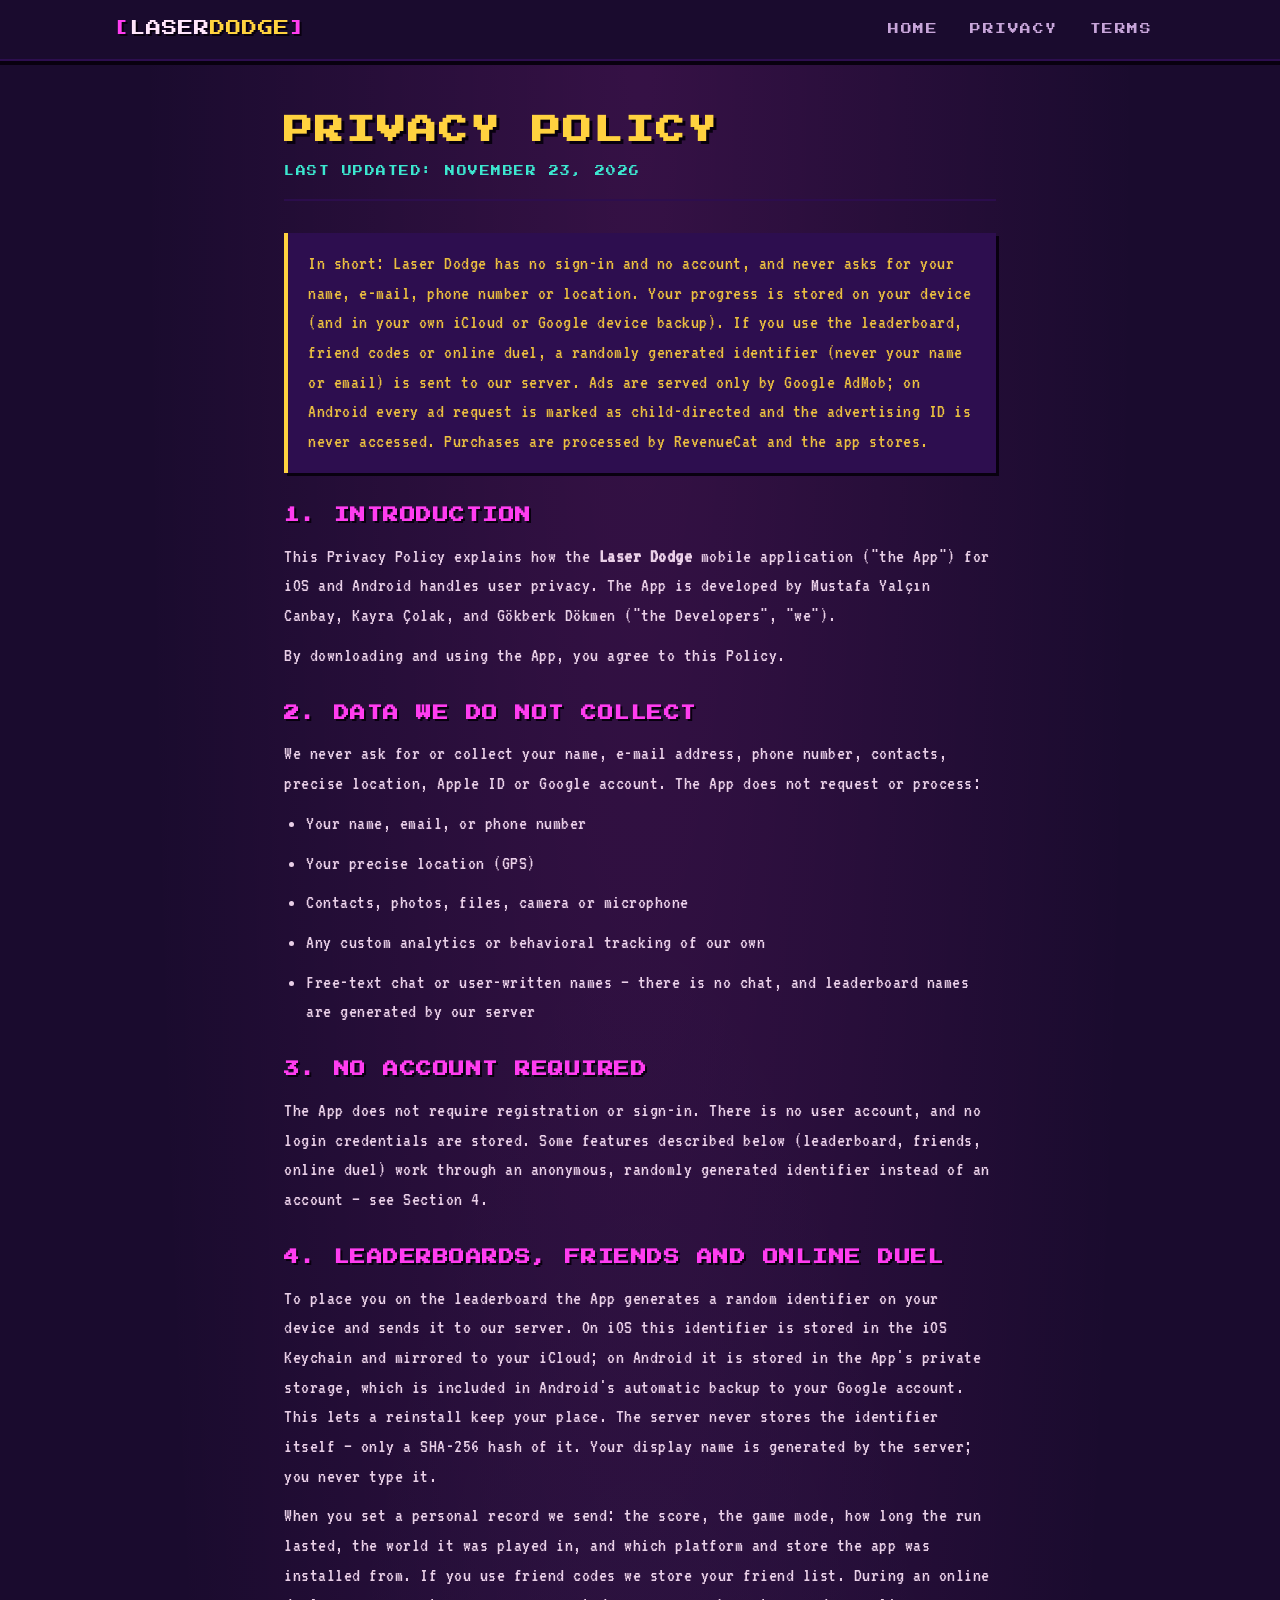
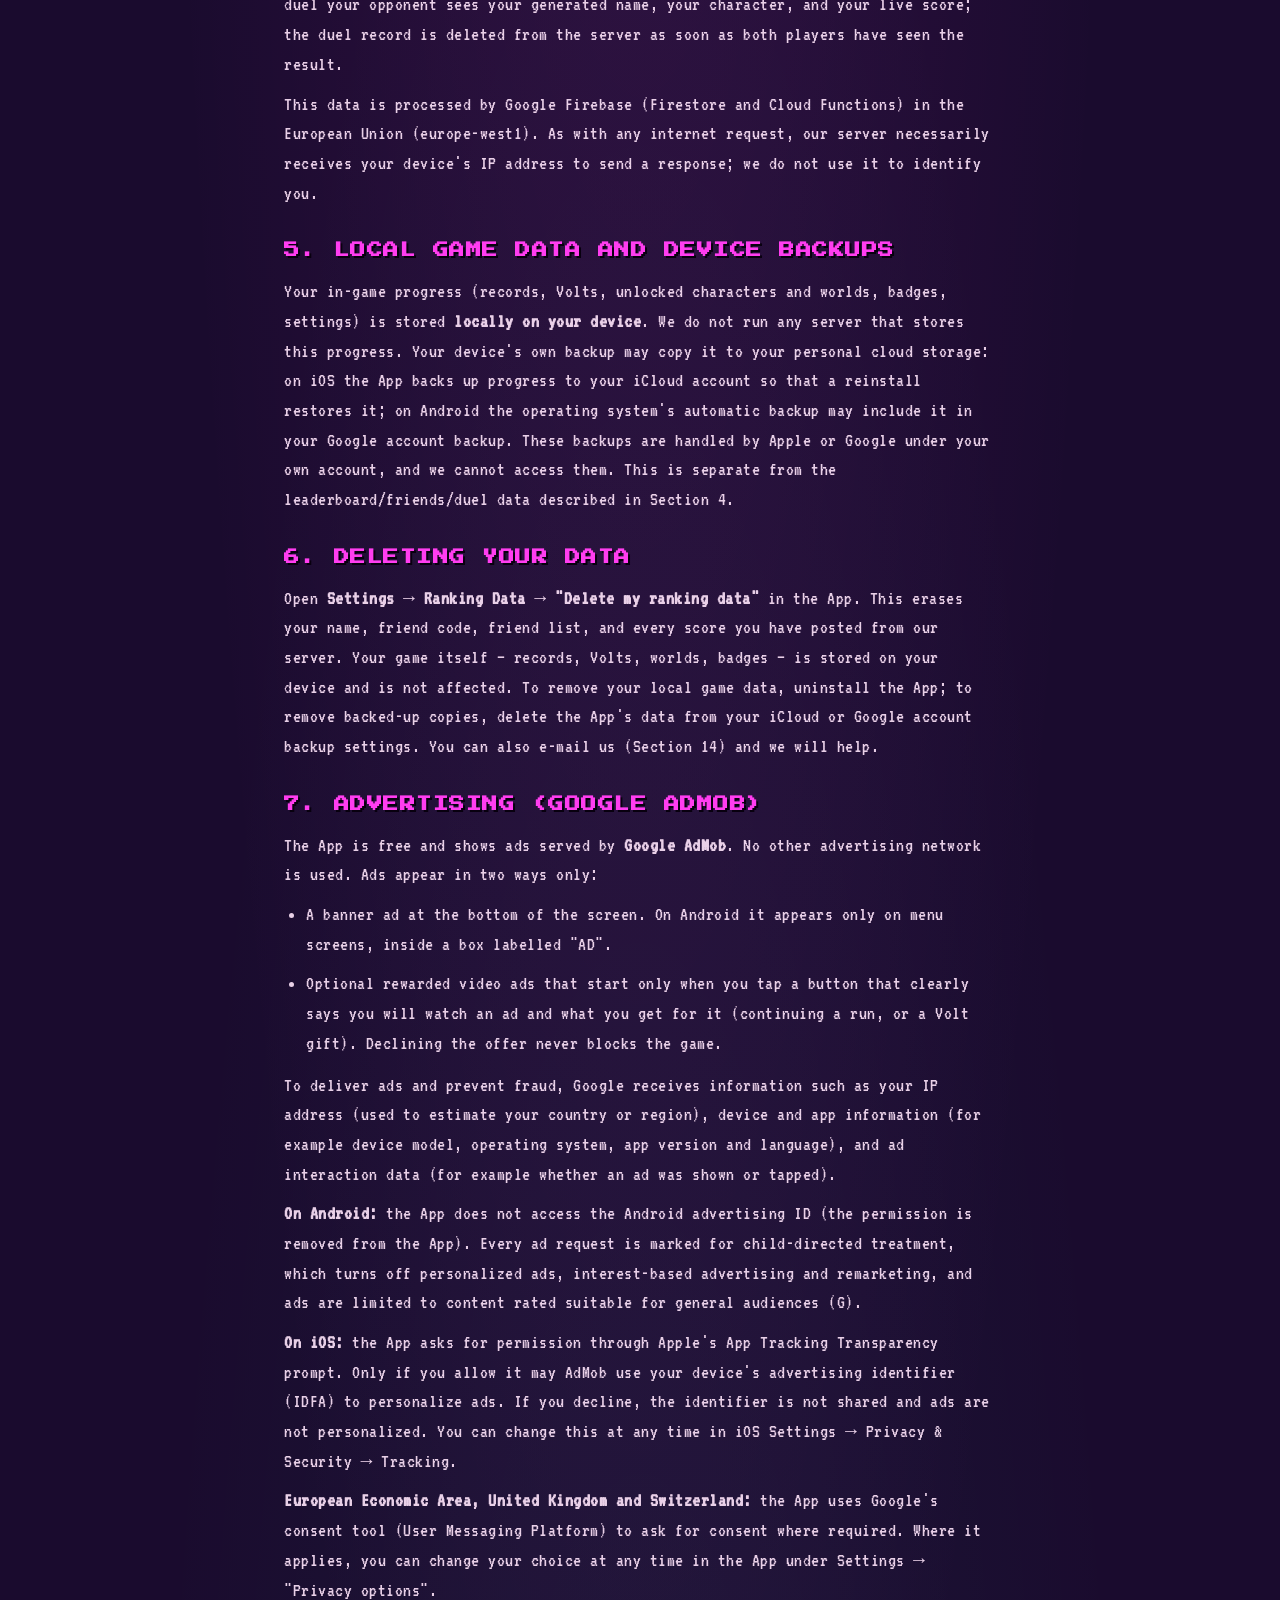
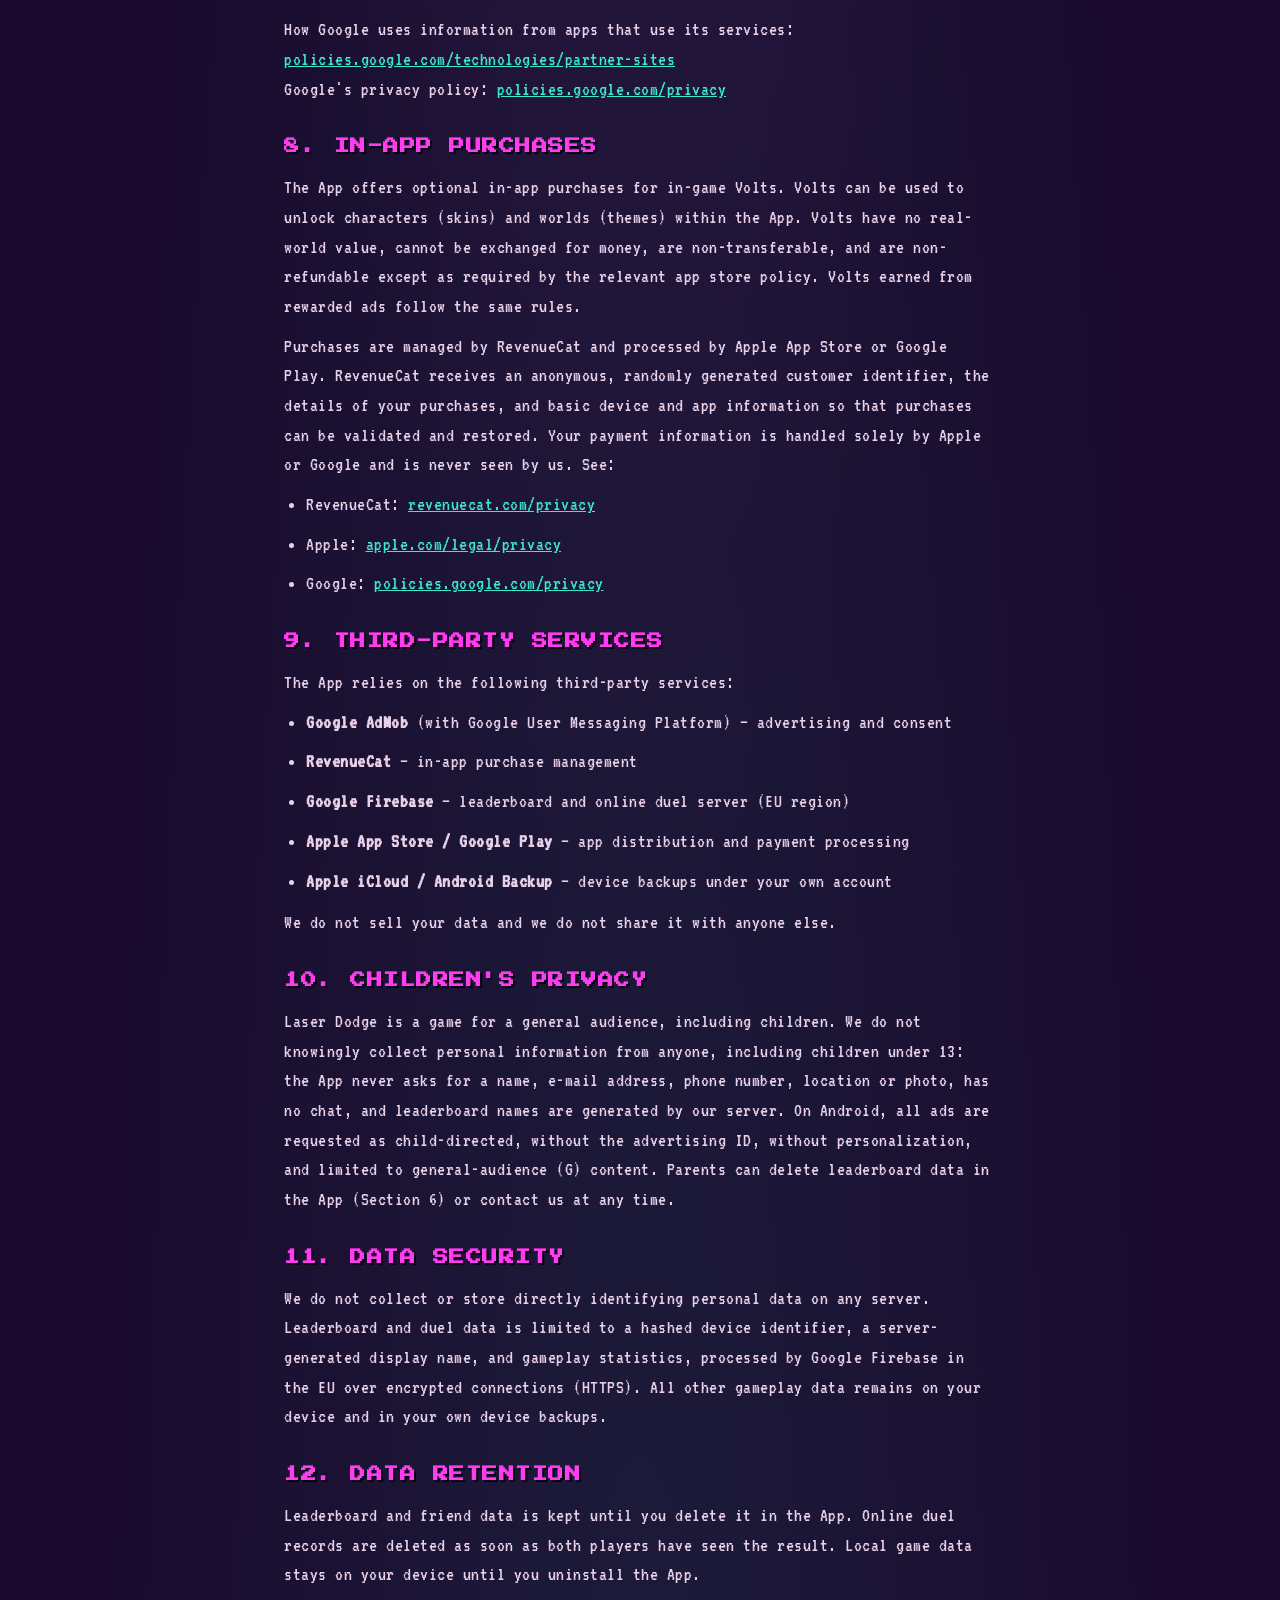
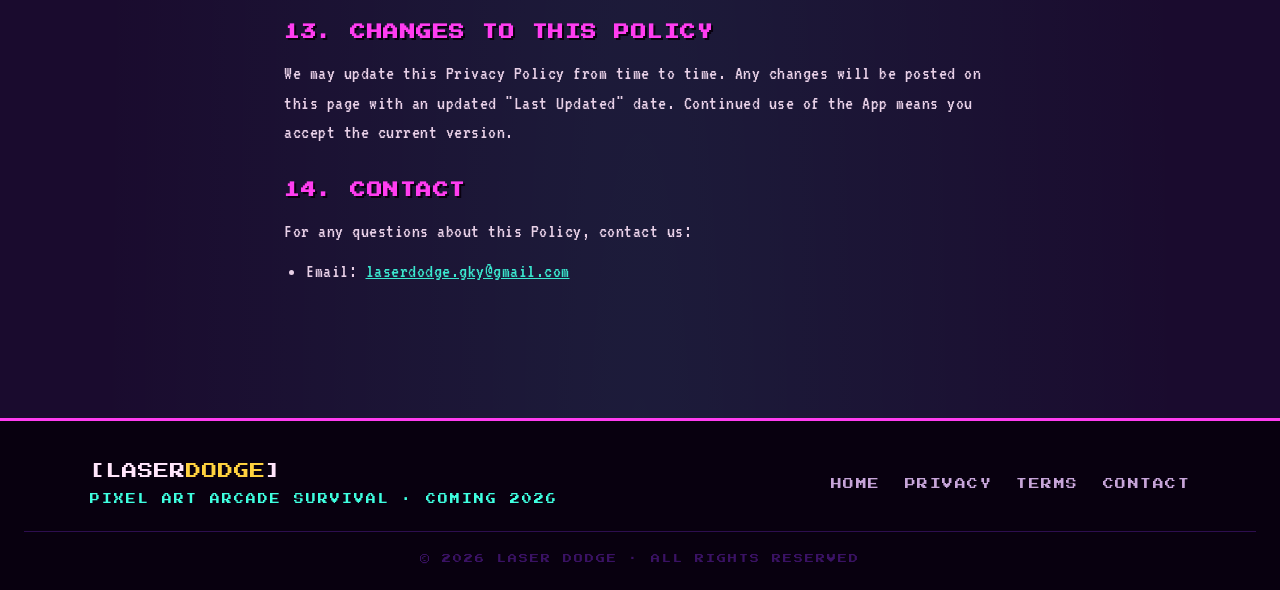
==== commit 921319ca: "Privacy policy + terms: AdMob-only ads, platform-accurate data practices - Unity Ads removed from bo" ====
--- a/privacy-policy.html
+++ b/privacy-policy.html
@@ -27,15 +27,15 @@
 
 <main class="legal">
   <h1>PRIVACY POLICY</h1>
-  <p class="last-updated">LAST UPDATED: AUGUST 7, 2026</p>
+  <p class="last-updated">LAST UPDATED: NOVEMBER 23, 2026</p>
 
   <div class="highlight-box">
-    <p>In short: Laser Dodge has no sign-in and no account. Playing offline, your progress stays on your device and nothing is sent anywhere. If you use the leaderboard, friend codes, or online duel, a randomly generated device identifier (never your name or email) is sent to our server. Ads are served by Unity Ads and Google AdMob; purchases are processed by RevenueCat and the app stores.</p>
+    <p>In short: Laser Dodge has no sign-in and no account, and never asks for your name, e-mail, phone number or location. Your progress is stored on your device (and in your own iCloud or Google device backup). If you use the leaderboard, friend codes or online duel, a randomly generated identifier (never your name or email) is sent to our server. Ads are served only by Google AdMob; on Android every ad request is marked as child-directed and the advertising ID is never accessed. Purchases are processed by RevenueCat and the app stores.</p>
   </div>
 
   <h2>1. INTRODUCTION</h2>
   <p>
-    This Privacy Policy explains how the <strong>Laser Dodge</strong> mobile application ("the App") handles user privacy. The App is developed by Mustafa Yalçın Canbay, Kayra Çolak, and Gökberk Dökmen ("the Developers").
+    This Privacy Policy explains how the <strong>Laser Dodge</strong> mobile application ("the App") for iOS and Android handles user privacy. The App is developed by Mustafa Yalçın Canbay, Kayra Çolak, and Gökberk Dökmen ("the Developers", "we").
   </p>
   <p>
     By downloading and using the App, you agree to this Policy.
@@ -43,13 +43,14 @@
 
   <h2>2. DATA WE DO NOT COLLECT</h2>
   <p>
-    We never collect your name, e-mail address, phone number, contacts, precise location, or Apple ID. The App does not request or process:
+    We never ask for or collect your name, e-mail address, phone number, contacts, precise location, Apple ID or Google account. The App does not request or process:
   </p>
   <ul>
     <li>Your name, email, or phone number</li>
-    <li>Your location</li>
-    <li>Contacts, photos, or files</li>
-    <li>Any custom analytics or behavioral tracking</li>
+    <li>Your precise location (GPS)</li>
+    <li>Contacts, photos, files, camera or microphone</li>
+    <li>Any custom analytics or behavioral tracking of our own</li>
+    <li>Free-text chat or user-written names — there is no chat, and leaderboard names are generated by our server</li>
   </ul>
 
   <h2>3. NO ACCOUNT REQUIRED</h2>
@@ -59,44 +60,56 @@
 
   <h2>4. LEADERBOARDS, FRIENDS AND ONLINE DUEL</h2>
   <p>
-    The App has no sign-in and no account. To place you on the leaderboard it generates a random identifier on your device, stores it in the iOS Keychain (mirrored to your iCloud so a reinstall keeps your place), and sends it to our server. The server never stores that identifier itself — only a SHA-256 hash of it. Your display name is generated by the server; you never type it.
+    To place you on the leaderboard the App generates a random identifier on your device and sends it to our server. On iOS this identifier is stored in the iOS Keychain and mirrored to your iCloud; on Android it is stored in the App's private storage, which is included in Android's automatic backup to your Google account. This lets a reinstall keep your place. The server never stores the identifier itself — only a SHA-256 hash of it. Your display name is generated by the server; you never type it.
   </p>
   <p>
     When you set a personal record we send: the score, the game mode, how long the run lasted, the world it was played in, and which platform and store the app was installed from. If you use friend codes we store your friend list. During an online duel your opponent sees your generated name, your character, and your live score; the duel record is deleted from the server as soon as both players have seen the result.
   </p>
   <p>
-    This data is processed by Google Firebase (Firestore and Cloud Functions) in the European Union (europe-west1).
+    This data is processed by Google Firebase (Firestore and Cloud Functions) in the European Union (europe-west1). As with any internet request, our server necessarily receives your device's IP address to send a response; we do not use it to identify you.
   </p>
 
-  <h2>5. LOCAL GAME DATA</h2>
+  <h2>5. LOCAL GAME DATA AND DEVICE BACKUPS</h2>
   <p>
-    Your in-game progress (score, Volts, unlocked characters and themes, settings) is stored <strong>locally on your device</strong>. We do not transmit, sync, or back up this data to any server. Uninstalling the App removes all local data. This is separate from the leaderboard/friends/duel data described in Section 4, which lives on our server until you delete it as described below.
+    Your in-game progress (records, Volts, unlocked characters and worlds, badges, settings) is stored <strong>locally on your device</strong>. We do not run any server that stores this progress. Your device's own backup may copy it to your personal cloud storage: on iOS the App backs up progress to your iCloud account so that a reinstall restores it; on Android the operating system's automatic backup may include it in your Google account backup. These backups are handled by Apple or Google under your own account, and we cannot access them. This is separate from the leaderboard/friends/duel data described in Section 4.
   </p>
 
-  <h2>6. DELETING YOUR LEADERBOARD DATA</h2>
+  <h2>6. DELETING YOUR DATA</h2>
   <p>
-    Open <strong>Settings → Ranking Data → "Delete my ranking data"</strong> in the App. This erases your name, friend code, friend list, and every score you have posted from our server. Your game itself — records, Volts, worlds, badges — is stored on your device and is not affected. To remove your local game data, uninstall the App.
+    Open <strong>Settings → Ranking Data → "Delete my ranking data"</strong> in the App. This erases your name, friend code, friend list, and every score you have posted from our server. Your game itself — records, Volts, worlds, badges — is stored on your device and is not affected. To remove your local game data, uninstall the App; to remove backed-up copies, delete the App's data from your iCloud or Google account backup settings. You can also e-mail us (Section 14) and we will help.
   </p>
 
-  <h2>7. ADVERTISING (UNITY ADS &amp; GOOGLE ADMOB)</h2>
+  <h2>7. ADVERTISING (GOOGLE ADMOB)</h2>
   <p>
-    The App displays advertisements through Unity Ads (primary network) and Google AdMob. For ad personalization, these networks may access a device-level advertising identifier (IDFA on iOS, GAID on Android). You can:
+    The App is free and shows ads served by <strong>Google AdMob</strong>. No other advertising network is used. Ads appear in two ways only:
   </p>
   <ul>
-    <li>Opt out of personalized ads through your device settings</li>
-    <li>Limit ad tracking entirely via iOS App Tracking Transparency or Android's "Reset/Delete advertising ID" option</li>
+    <li>A banner ad at the bottom of the screen. On Android it appears only on menu screens, inside a box labelled "AD".</li>
+    <li>Optional rewarded video ads that start only when you tap a button that clearly says you will watch an ad and what you get for it (continuing a run, or a Volt gift). Declining the offer never blocks the game.</li>
   </ul>
   <p>
-    Unity Ads' privacy policy: <a href="https://unity.com/legal/privacy-policy" target="_blank" rel="noopener noreferrer">unity.com/legal/privacy-policy</a><br />
-    AdMob's privacy policy: <a href="https://policies.google.com/privacy" target="_blank" rel="noopener noreferrer">policies.google.com/privacy</a>
+    To deliver ads and prevent fraud, Google receives information such as your IP address (used to estimate your country or region), device and app information (for example device model, operating system, app version and language), and ad interaction data (for example whether an ad was shown or tapped).
+  </p>
+  <p>
+    <strong>On Android:</strong> the App does not access the Android advertising ID (the permission is removed from the App). Every ad request is marked for child-directed treatment, which turns off personalized ads, interest-based advertising and remarketing, and ads are limited to content rated suitable for general audiences (G).
+  </p>
+  <p>
+    <strong>On iOS:</strong> the App asks for permission through Apple's App Tracking Transparency prompt. Only if you allow it may AdMob use your device's advertising identifier (IDFA) to personalize ads. If you decline, the identifier is not shared and ads are not personalized. You can change this at any time in iOS Settings → Privacy &amp; Security → Tracking.
+  </p>
+  <p>
+    <strong>European Economic Area, United Kingdom and Switzerland:</strong> the App uses Google's consent tool (User Messaging Platform) to ask for consent where required. Where it applies, you can change your choice at any time in the App under Settings → "Privacy options".
+  </p>
+  <p>
+    How Google uses information from apps that use its services: <a href="https://policies.google.com/technologies/partner-sites" target="_blank" rel="noopener noreferrer">policies.google.com/technologies/partner-sites</a><br />
+    Google's privacy policy: <a href="https://policies.google.com/privacy" target="_blank" rel="noopener noreferrer">policies.google.com/privacy</a>
   </p>
 
   <h2>8. IN-APP PURCHASES</h2>
   <p>
-    The App offers optional in-app purchases for in-game Volts. Volts can be used to unlock characters (skins) and worlds (themes) within the App. Volts have no real-world value, are non-transferable, and are non-refundable except as required by the relevant app store policy.
+    The App offers optional in-app purchases for in-game Volts. Volts can be used to unlock characters (skins) and worlds (themes) within the App. Volts have no real-world value, cannot be exchanged for money, are non-transferable, and are non-refundable except as required by the relevant app store policy. Volts earned from rewarded ads follow the same rules.
   </p>
   <p>
-    Purchases are managed by RevenueCat and processed by Apple App Store or Google Play. Your payment information is handled solely by those platforms and is never seen by us. See:
+    Purchases are managed by RevenueCat and processed by Apple App Store or Google Play. RevenueCat receives an anonymous, randomly generated customer identifier, the details of your purchases, and basic device and app information so that purchases can be validated and restored. Your payment information is handled solely by Apple or Google and is never seen by us. See:
   </p>
   <ul>
     <li>RevenueCat: <a href="https://www.revenuecat.com/privacy/" target="_blank" rel="noopener noreferrer">revenuecat.com/privacy</a></li>
@@ -109,29 +122,37 @@
     The App relies on the following third-party services:
   </p>
   <ul>
-    <li><strong>Unity Ads</strong> — primary advertising network</li>
-    <li><strong>Google AdMob</strong> — advertising</li>
+    <li><strong>Google AdMob</strong> (with Google User Messaging Platform) — advertising and consent</li>
     <li><strong>RevenueCat</strong> — in-app purchase management</li>
     <li><strong>Google Firebase</strong> — leaderboard and online duel server (EU region)</li>
-    <li><strong>Apple App Store / Google Play</strong> — payment processing</li>
+    <li><strong>Apple App Store / Google Play</strong> — app distribution and payment processing</li>
+    <li><strong>Apple iCloud / Android Backup</strong> — device backups under your own account</li>
   </ul>
+  <p>
+    We do not sell your data and we do not share it with anyone else.
+  </p>
 
   <h2>10. CHILDREN'S PRIVACY</h2>
   <p>
-    The App is intended for users aged 12 and over. We do not knowingly collect any personal data from children under 13. We do not collect names, e-mail addresses, or other directly identifying information from any user, regardless of age.
+    Laser Dodge is a game for a general audience, including children. We do not knowingly collect personal information from anyone, including children under 13: the App never asks for a name, e-mail address, phone number, location or photo, has no chat, and leaderboard names are generated by our server. On Android, all ads are requested as child-directed, without the advertising ID, without personalization, and limited to general-audience (G) content. Parents can delete leaderboard data in the App (Section 6) or contact us at any time.
   </p>
 
   <h2>11. DATA SECURITY</h2>
   <p>
-    We do not collect or store directly identifying personal data on any server. Leaderboard and duel data is limited to a hashed device identifier, a server-generated display name, and gameplay statistics, processed by Google Firebase in the EU. All other gameplay data remains on your device.
+    We do not collect or store directly identifying personal data on any server. Leaderboard and duel data is limited to a hashed device identifier, a server-generated display name, and gameplay statistics, processed by Google Firebase in the EU over encrypted connections (HTTPS). All other gameplay data remains on your device and in your own device backups.
   </p>
 
-  <h2>12. CHANGES TO THIS POLICY</h2>
+  <h2>12. DATA RETENTION</h2>
+  <p>
+    Leaderboard and friend data is kept until you delete it in the App. Online duel records are deleted as soon as both players have seen the result. Local game data stays on your device until you uninstall the App.
+  </p>
+
+  <h2>13. CHANGES TO THIS POLICY</h2>
   <p>
     We may update this Privacy Policy from time to time. Any changes will be posted on this page with an updated "Last Updated" date. Continued use of the App means you accept the current version.
   </p>
 
-  <h2>13. CONTACT</h2>
+  <h2>14. CONTACT</h2>
   <p>
     For any questions about this Policy, contact us:
   </p>
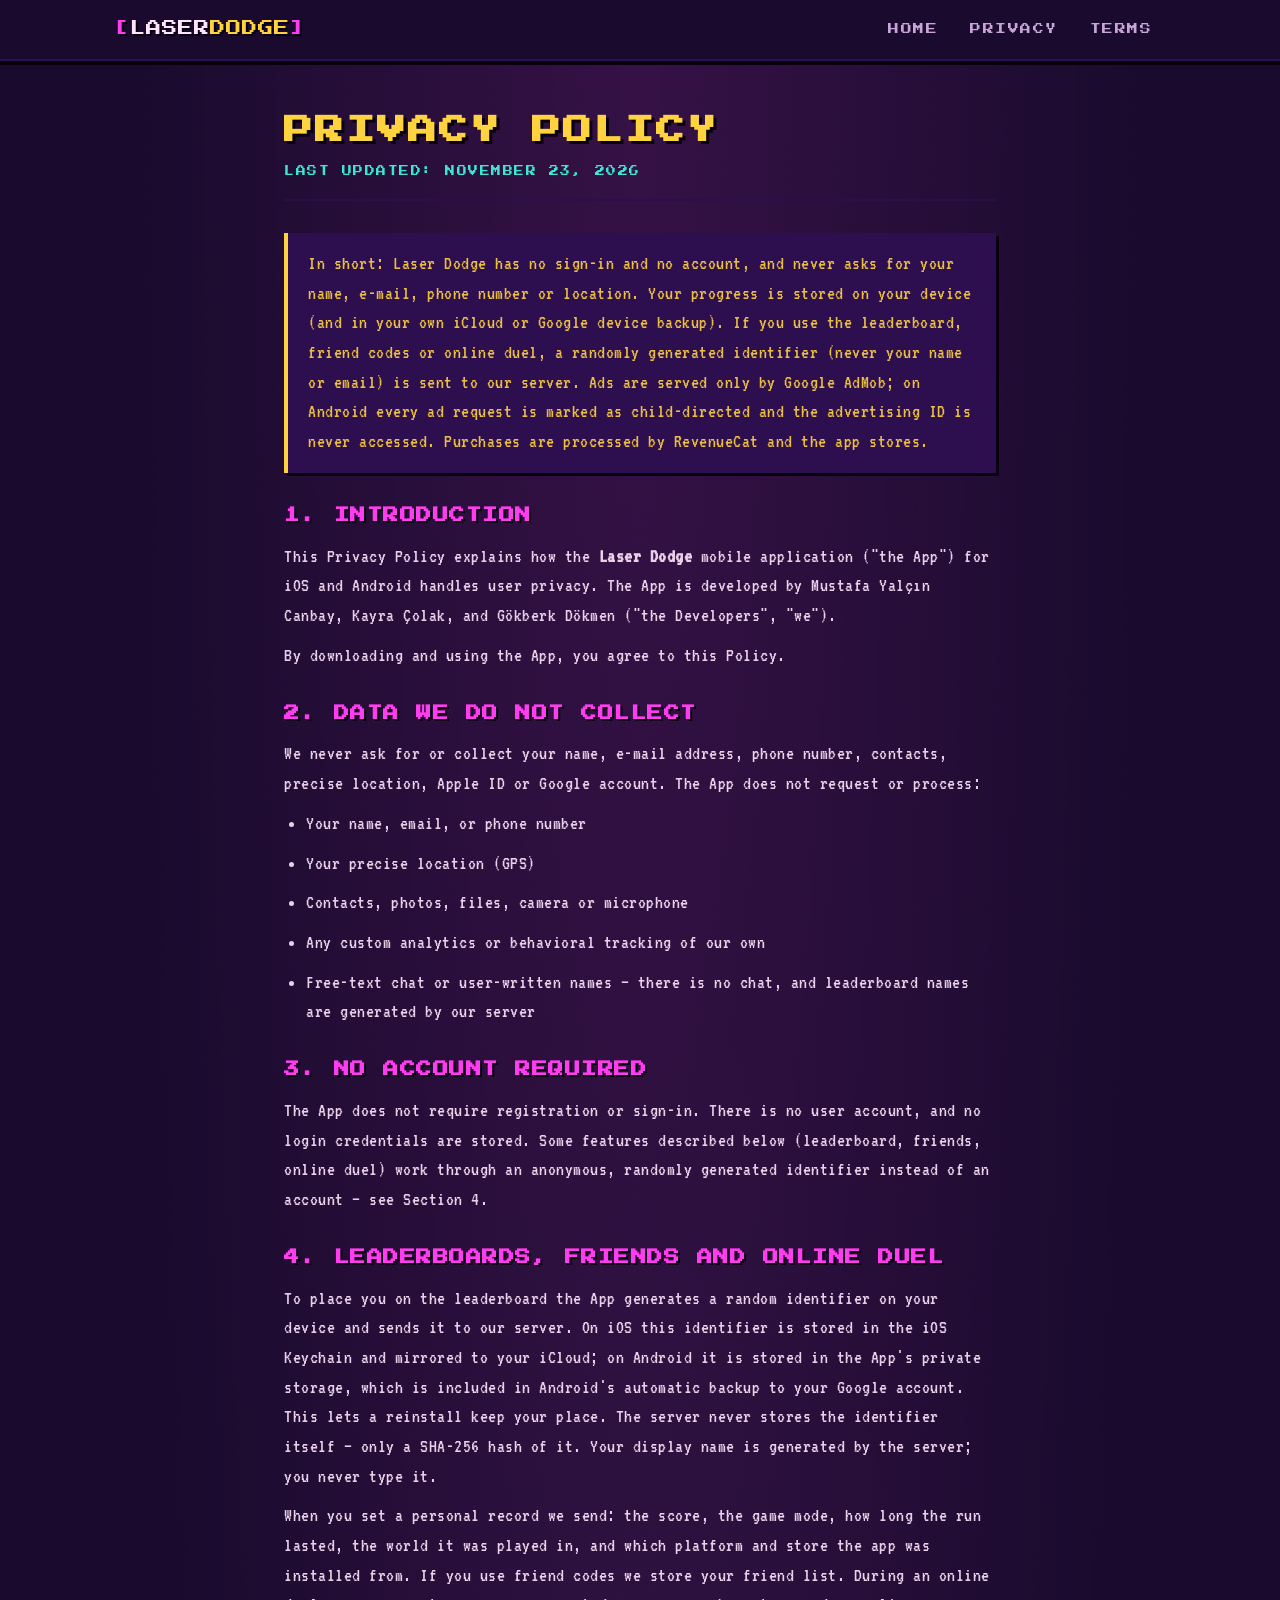
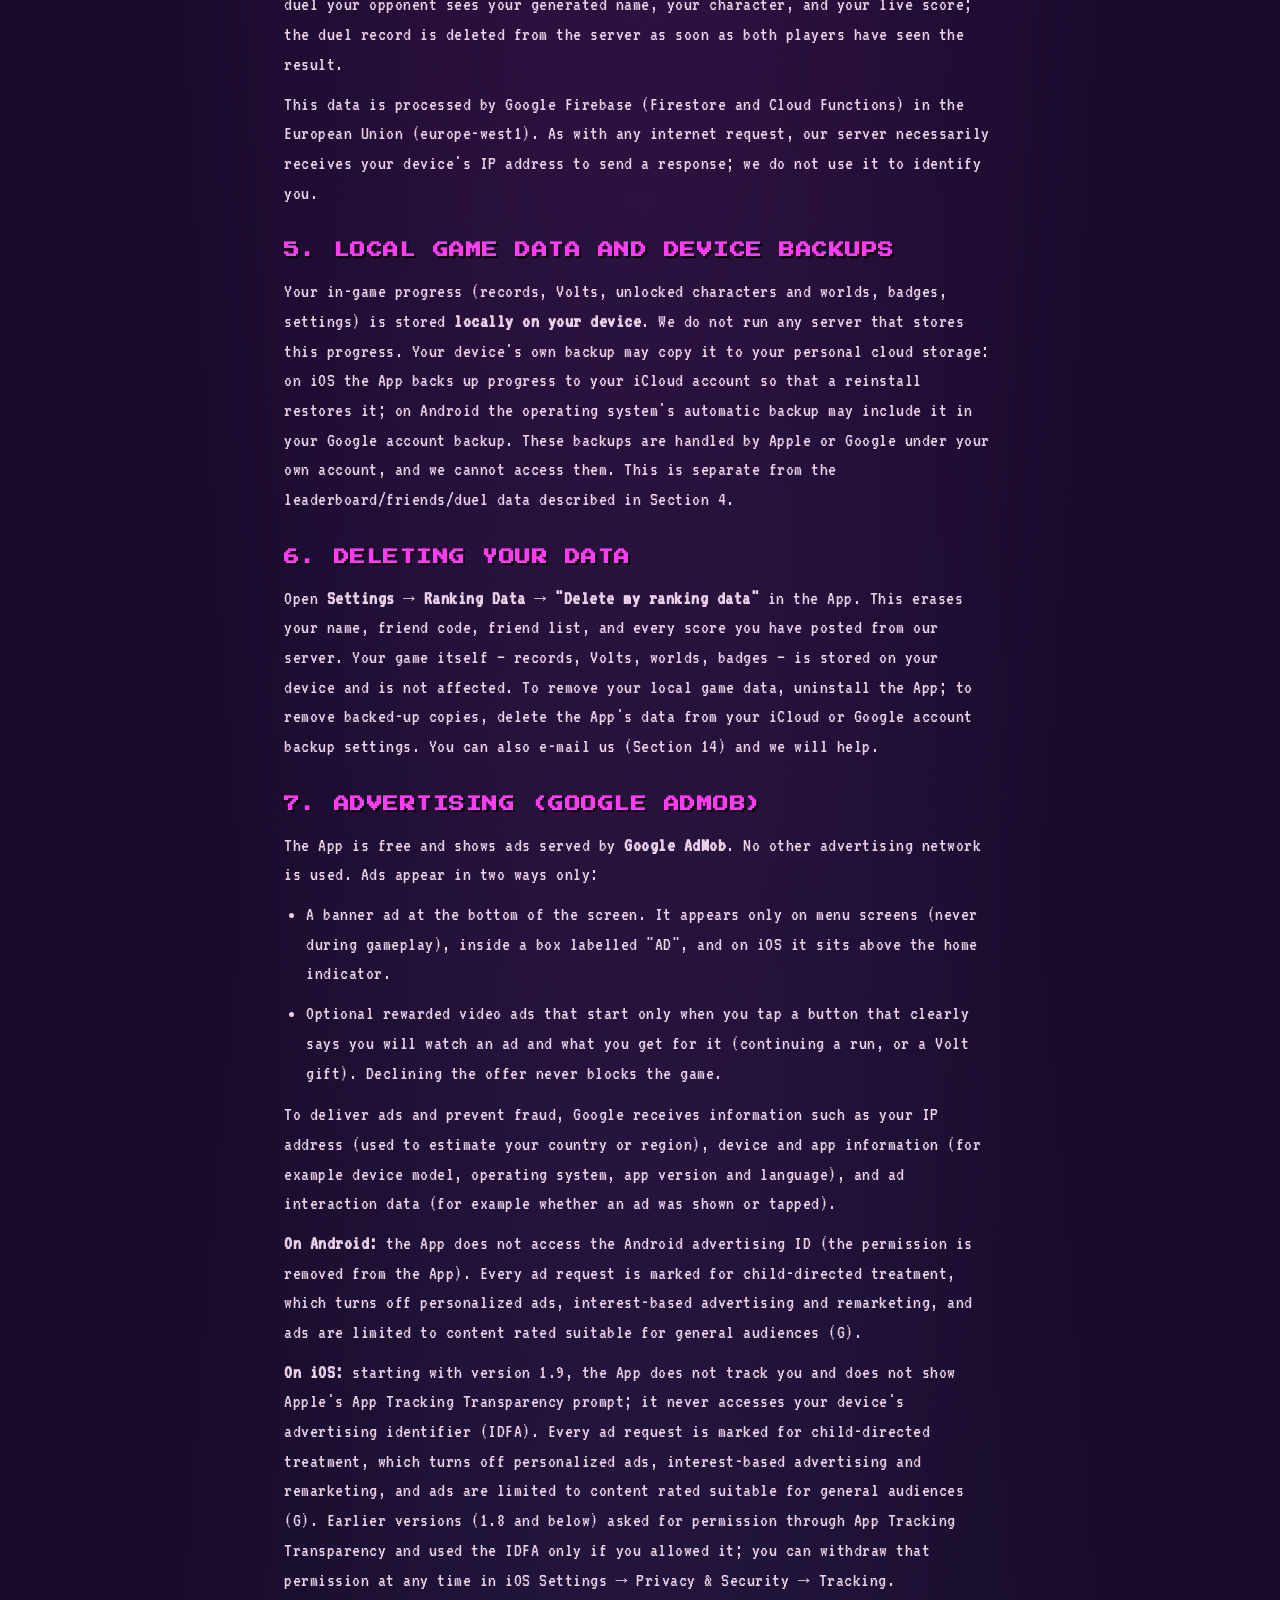
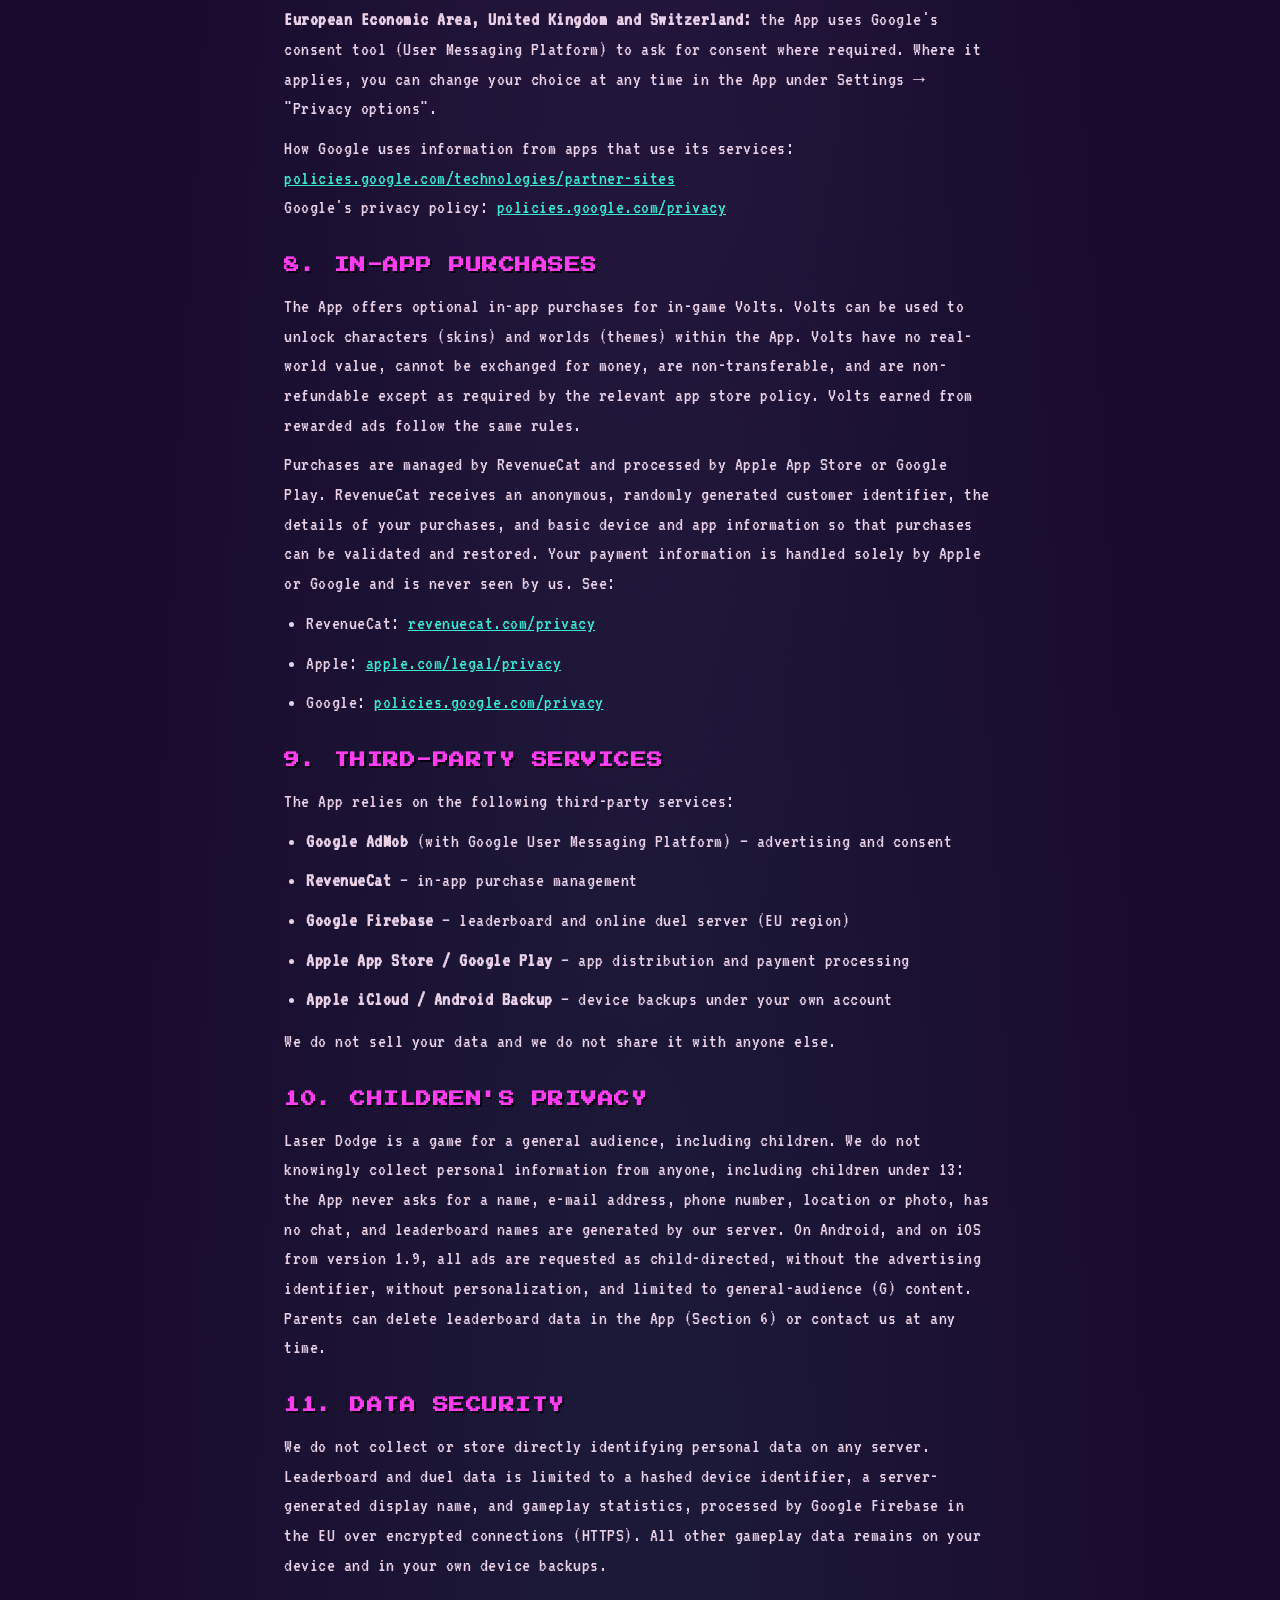
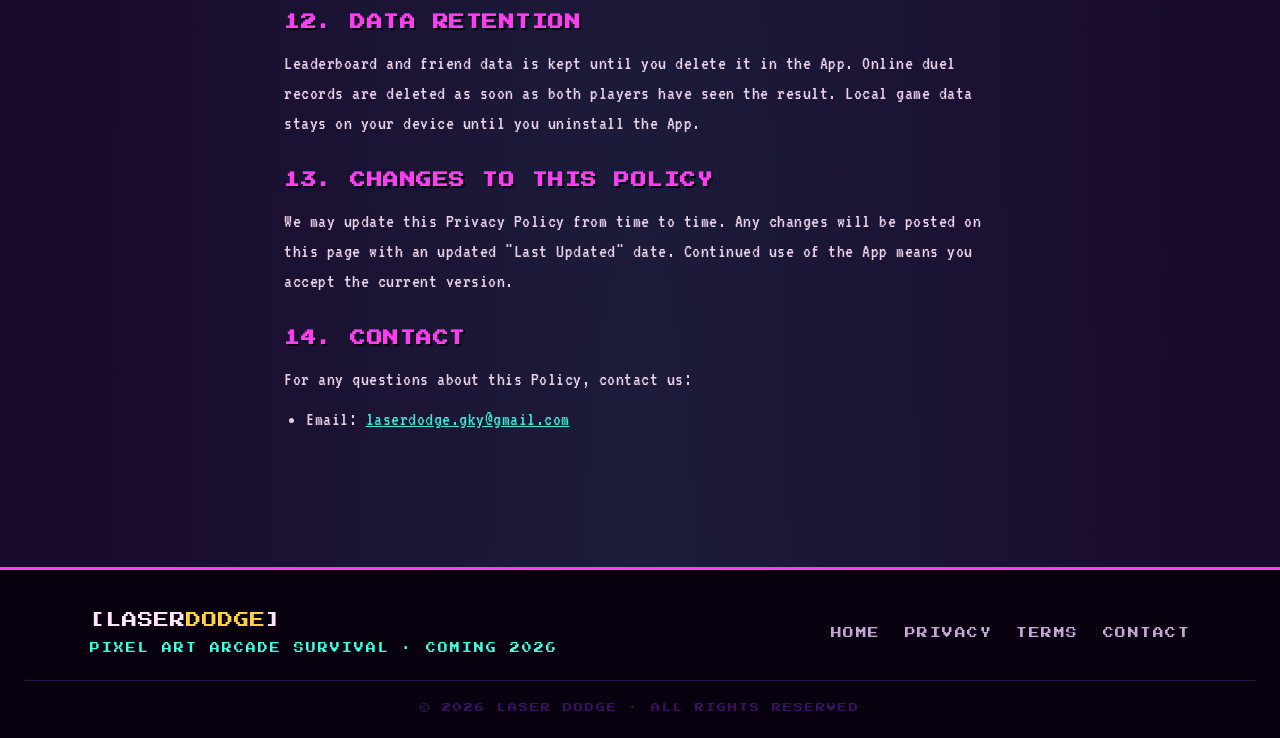
==== commit a5a145eb: "Privacy policy: iOS 1.9 no tracking, child-directed ads (G), menu-only banner" ====
--- a/privacy-policy.html
+++ b/privacy-policy.html
@@ -84,7 +84,7 @@
     The App is free and shows ads served by <strong>Google AdMob</strong>. No other advertising network is used. Ads appear in two ways only:
   </p>
   <ul>
-    <li>A banner ad at the bottom of the screen. On Android it appears only on menu screens, inside a box labelled "AD".</li>
+    <li>A banner ad at the bottom of the screen. It appears only on menu screens (never during gameplay), inside a box labelled "AD", and on iOS it sits above the home indicator.</li>
     <li>Optional rewarded video ads that start only when you tap a button that clearly says you will watch an ad and what you get for it (continuing a run, or a Volt gift). Declining the offer never blocks the game.</li>
   </ul>
   <p>
@@ -94,7 +94,7 @@
     <strong>On Android:</strong> the App does not access the Android advertising ID (the permission is removed from the App). Every ad request is marked for child-directed treatment, which turns off personalized ads, interest-based advertising and remarketing, and ads are limited to content rated suitable for general audiences (G).
   </p>
   <p>
-    <strong>On iOS:</strong> the App asks for permission through Apple's App Tracking Transparency prompt. Only if you allow it may AdMob use your device's advertising identifier (IDFA) to personalize ads. If you decline, the identifier is not shared and ads are not personalized. You can change this at any time in iOS Settings → Privacy &amp; Security → Tracking.
+    <strong>On iOS:</strong> starting with version 1.9, the App does not track you and does not show Apple's App Tracking Transparency prompt; it never accesses your device's advertising identifier (IDFA). Every ad request is marked for child-directed treatment, which turns off personalized ads, interest-based advertising and remarketing, and ads are limited to content rated suitable for general audiences (G). Earlier versions (1.8 and below) asked for permission through App Tracking Transparency and used the IDFA only if you allowed it; you can withdraw that permission at any time in iOS Settings → Privacy &amp; Security → Tracking.
   </p>
   <p>
     <strong>European Economic Area, United Kingdom and Switzerland:</strong> the App uses Google's consent tool (User Messaging Platform) to ask for consent where required. Where it applies, you can change your choice at any time in the App under Settings → "Privacy options".
@@ -134,7 +134,7 @@
 
   <h2>10. CHILDREN'S PRIVACY</h2>
   <p>
-    Laser Dodge is a game for a general audience, including children. We do not knowingly collect personal information from anyone, including children under 13: the App never asks for a name, e-mail address, phone number, location or photo, has no chat, and leaderboard names are generated by our server. On Android, all ads are requested as child-directed, without the advertising ID, without personalization, and limited to general-audience (G) content. Parents can delete leaderboard data in the App (Section 6) or contact us at any time.
+    Laser Dodge is a game for a general audience, including children. We do not knowingly collect personal information from anyone, including children under 13: the App never asks for a name, e-mail address, phone number, location or photo, has no chat, and leaderboard names are generated by our server. On Android, and on iOS from version 1.9, all ads are requested as child-directed, without the advertising identifier, without personalization, and limited to general-audience (G) content. Parents can delete leaderboard data in the App (Section 6) or contact us at any time.
   </p>
 
   <h2>11. DATA SECURITY</h2>
